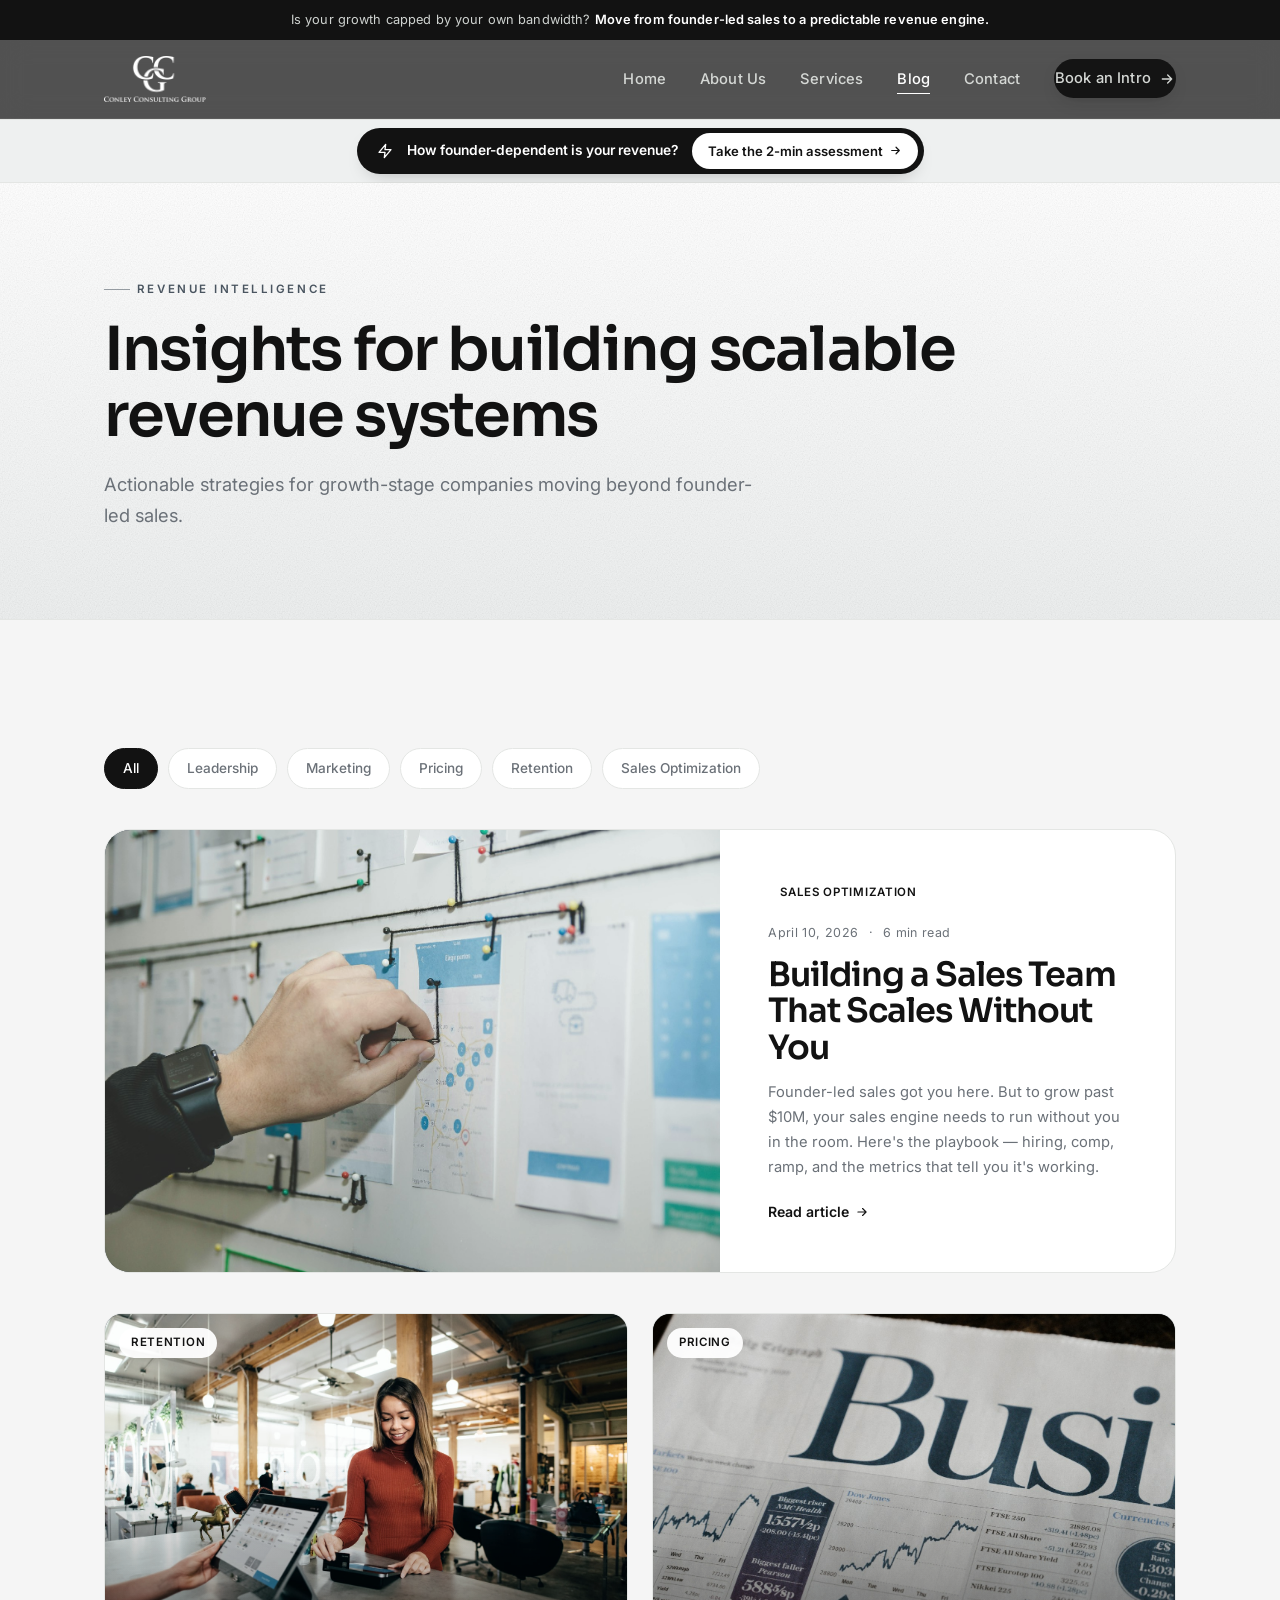
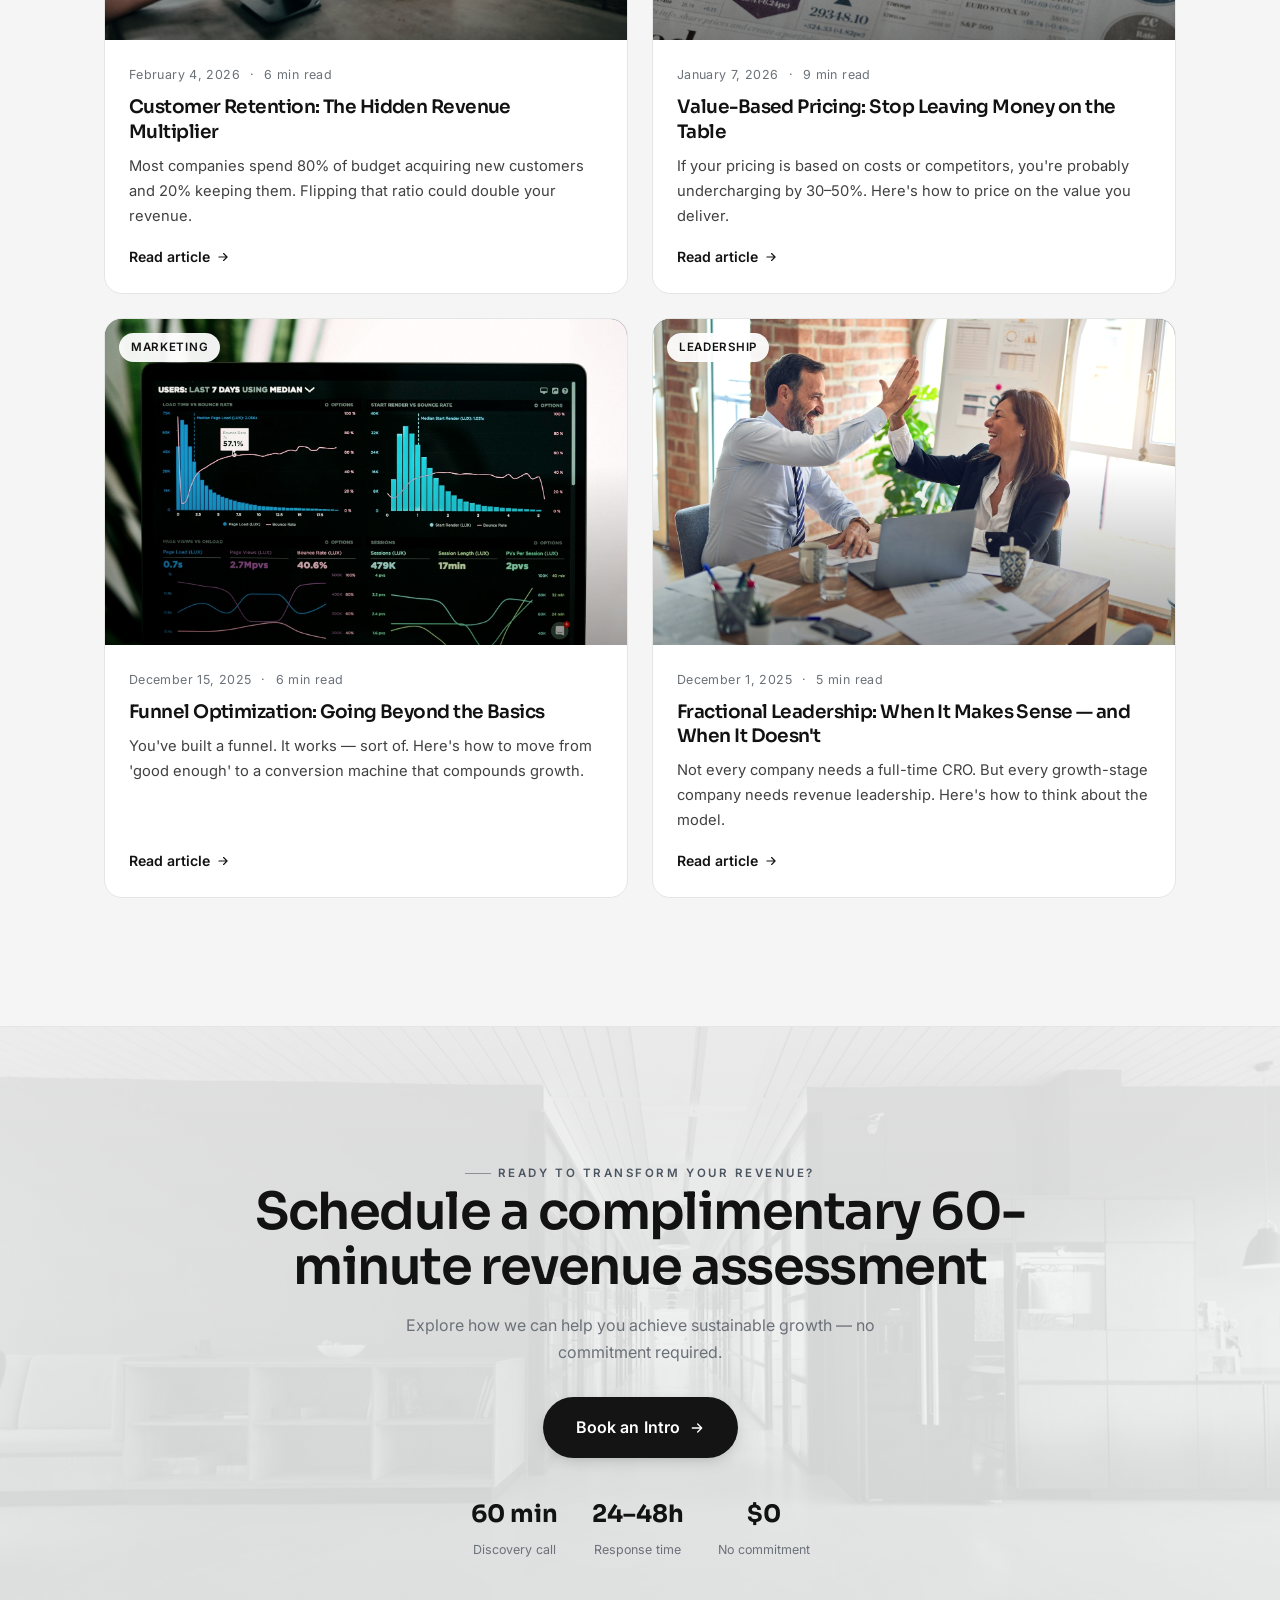
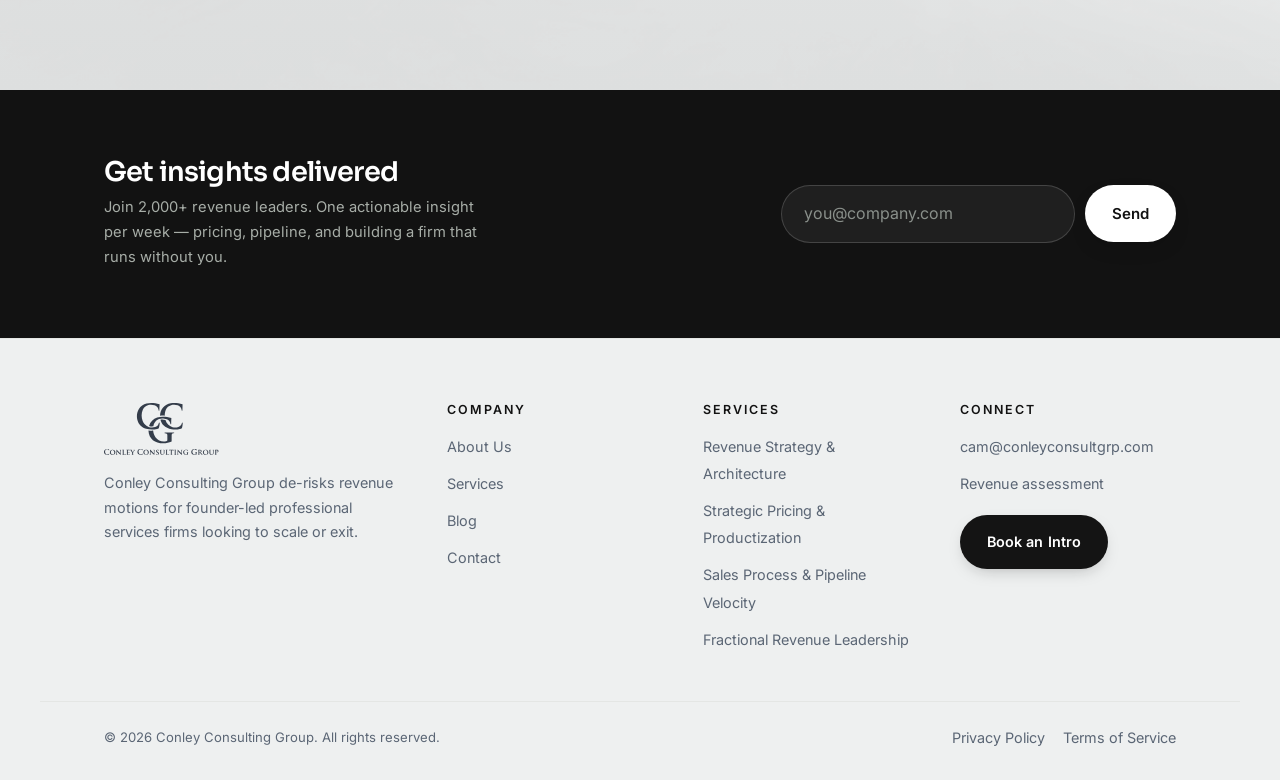
==== blog.html @ 38cdf6e5 "Conley Consulting Group site — full build 8-page monochrome marketing site: home, about, services, b" ====
<!DOCTYPE html>
<html lang="en">
<head>
<meta charset="utf-8">
<meta name="viewport" content="width=device-width,initial-scale=1">
<title>Revenue Intelligence — Conley Consulting Group Blog</title>
<meta name="description" content="Actionable strategies and insights for growth-stage companies building scalable revenue systems.">
<link rel="preconnect" href="https://fonts.googleapis.com">
<link rel="preconnect" href="https://fonts.gstatic.com" crossorigin>
<link href="https://fonts.googleapis.com/css2?family=Sora:wght@400;500;600;700&family=Inter:wght@400;500;600&display=swap" rel="stylesheet">
<link rel="stylesheet" href="assets/style.css">
<link rel="icon" href="data:image/svg+xml,%3Csvg xmlns='http://www.w3.org/2000/svg' viewBox='0 0 32 32'%3E%3Crect width='32' height='32' rx='7' fill='%23121212'/%3E%3Ctext x='16' y='22' font-family='Sora,sans-serif' font-size='14' font-weight='700' fill='%23ffffff' text-anchor='middle'%3EC%3C/text%3E%3C/svg%3E">
</head>
<body>
<div class="scroll-progress"></div>
<div class="topbar">Is your growth capped by your own bandwidth? <b>Move from founder-led sales to a predictable revenue engine.</b></div>

<header class="nav">
  <div class="nav__inner">
    <a class="nav__logo" href="index.html" aria-label="Conley Consulting Group — home">
      <img src="assets/conley-logo.png" alt="Conley Consulting Group">
    </a>
    <nav>
      <ul class="nav__links">
        <li><a href="index.html">Home</a></li>
        <li><a href="about.html">About Us</a></li>
        <li><a href="services.html">Services</a></li>
        <li><a href="blog.html">Blog</a></li>
        <li><a href="contact.html">Contact</a></li>
        <li><a class="btn" data-magnetic href="book.html">Book an Intro
          <svg viewBox="0 0 24 24" fill="none" stroke="currentColor" stroke-width="2" stroke-linecap="round" stroke-linejoin="round"><path d="M5 12h14M13 6l6 6-6 6"/></svg></a></li>
      </ul>
    </nav>
    <button class="nav__toggle" aria-label="Open menu" aria-expanded="false"><span></span></button>
  </div>
</header>

<a class="assessbar" href="quiz.html" aria-label="Take the 2-minute revenue assessment">
  <span class="assessbar__pill">
    <svg class="assessbar__spark" viewBox="0 0 24 24" fill="none" stroke="currentColor" stroke-width="2" stroke-linecap="round" stroke-linejoin="round"><path d="M13 2 3 14h9l-1 8 10-12h-9l1-8z"/></svg>
    <b>How founder-dependent is your revenue?</b>
    <span class="assessbar__cta">Take the 2-min assessment
      <svg viewBox="0 0 24 24" fill="none" stroke="currentColor" stroke-width="2.2" stroke-linecap="round" stroke-linejoin="round"><path d="M5 12h14M13 6l6 6-6 6"/></svg></span>
  </span>
</a>


<section class="phero phero--left phero--slim">
  <div class="hero__grain"></div>
  <div class="wrap">
    <span class="eyebrow">Revenue Intelligence</span>
    <h1>Insights for building scalable revenue systems</h1>
    <p>Actionable strategies for growth-stage companies moving beyond founder-led sales.</p>
  </div>
</section>

<section class="section bg-paper">
  <div class="wrap">
    <div class="filterbar reveal" role="group" aria-label="Filter articles">
      <button data-filter="all" aria-pressed="true">All</button>
      <button data-filter="leadership" aria-pressed="false">Leadership</button>
      <button data-filter="marketing" aria-pressed="false">Marketing</button>
      <button data-filter="pricing" aria-pressed="false">Pricing</button>
      <button data-filter="retention" aria-pressed="false">Retention</button>
      <button data-filter="sales" aria-pressed="false">Sales Optimization</button>
    </div>

    <!-- featured -->
    <a class="feature post reveal" data-cat="sales" href="article.html?p=sales-team">
      <div class="feature__img"><img src="assets/strategy.jpg" alt=""></div>
      <div class="feature__body">
        <span class="post__tag">Sales Optimization</span>
        <div class="post__meta"><span>April 10, 2026</span><span>·</span><span>6 min read</span></div>
        <h2>Building a Sales Team That Scales Without You</h2>
        <p>Founder-led sales got you here. But to grow past $10M, your sales engine needs to run without you in the room. Here's the playbook — hiring, comp, ramp, and the metrics that tell you it's working.</p>
        <span class="card__link">Read article <svg viewBox="0 0 24 24" fill="none" stroke="currentColor" stroke-width="2" stroke-linecap="round" stroke-linejoin="round"><path d="M5 12h14M13 6l6 6-6 6"/></svg></span>
      </div>
    </a>

    <div class="grid-2 reveal-list">
      <a class="post" data-cat="retention" href="article.html?p=retention">
        <div class="post__img"><img src="assets/retention.jpg" alt=""><span class="post__tag">Retention</span></div>
        <div class="post__body">
          <div class="post__meta"><span>February 4, 2026</span><span>·</span><span>6 min read</span></div>
          <h3>Customer Retention: The Hidden Revenue Multiplier</h3>
          <p>Most companies spend 80% of budget acquiring new customers and 20% keeping them. Flipping that ratio could double your revenue.</p>
          <span class="card__link">Read article <svg viewBox="0 0 24 24" fill="none" stroke="currentColor" stroke-width="2" stroke-linecap="round" stroke-linejoin="round"><path d="M5 12h14M13 6l6 6-6 6"/></svg></span>
        </div>
      </a>
      <a class="post" data-cat="pricing" href="article.html?p=value-based-pricing">
        <div class="post__img"><img src="assets/pricing.jpg" alt=""><span class="post__tag">Pricing</span></div>
        <div class="post__body">
          <div class="post__meta"><span>January 7, 2026</span><span>·</span><span>9 min read</span></div>
          <h3>Value-Based Pricing: Stop Leaving Money on the Table</h3>
          <p>If your pricing is based on costs or competitors, you're probably undercharging by 30–50%. Here's how to price on the value you deliver.</p>
          <span class="card__link">Read article <svg viewBox="0 0 24 24" fill="none" stroke="currentColor" stroke-width="2" stroke-linecap="round" stroke-linejoin="round"><path d="M5 12h14M13 6l6 6-6 6"/></svg></span>
        </div>
      </a>
      <a class="post" data-cat="marketing" href="article.html?p=funnel-optimization">
        <div class="post__img"><img src="assets/analytics.jpg" alt=""><span class="post__tag">Marketing</span></div>
        <div class="post__body">
          <div class="post__meta"><span>December 15, 2025</span><span>·</span><span>6 min read</span></div>
          <h3>Funnel Optimization: Going Beyond the Basics</h3>
          <p>You've built a funnel. It works — sort of. Here's how to move from 'good enough' to a conversion machine that compounds growth.</p>
          <span class="card__link">Read article <svg viewBox="0 0 24 24" fill="none" stroke="currentColor" stroke-width="2" stroke-linecap="round" stroke-linejoin="round"><path d="M5 12h14M13 6l6 6-6 6"/></svg></span>
        </div>
      </a>
      <a class="post" data-cat="leadership" href="article.html?p=fractional-leadership">
        <div class="post__img"><img src="assets/meeting.jpg" alt=""><span class="post__tag">Leadership</span></div>
        <div class="post__body">
          <div class="post__meta"><span>December 1, 2025</span><span>·</span><span>5 min read</span></div>
          <h3>Fractional Leadership: When It Makes Sense — and When It Doesn't</h3>
          <p>Not every company needs a full-time CRO. But every growth-stage company needs revenue leadership. Here's how to think about the model.</p>
          <span class="card__link">Read article <svg viewBox="0 0 24 24" fill="none" stroke="currentColor" stroke-width="2" stroke-linecap="round" stroke-linejoin="round"><path d="M5 12h14M13 6l6 6-6 6"/></svg></span>
        </div>
      </a>
    </div>
  </div>
</section>

<section class="section ctaband">
  <img class="ctaband__bg" src="assets/office.jpg" alt="">
  <div class="wrap reveal">
    <span class="eyebrow">Ready to transform your revenue?</span>
    <h2 class="mt-l">Schedule a complimentary 60-minute revenue assessment</h2>
    <p>Explore how we can help you achieve sustainable growth — no commitment required.</p>
    <a class="btn btn--lg" data-magnetic href="book.html">Book an Intro
      <svg viewBox="0 0 24 24" fill="none" stroke="currentColor" stroke-width="2" stroke-linecap="round" stroke-linejoin="round"><path d="M5 12h14M13 6l6 6-6 6"/></svg></a>
    <div class="ctaband__stats">
      <div><b>60 min</b><span>Discovery call</span></div>
      <div><b>24–48h</b><span>Response time</span></div>
      <div><b>$0</b><span>No commitment</span></div>
    </div>
  </div>
</section>

<section class="signup">
  <div class="wrap">
    <div class="signup__inner reveal">
      <div>
        <h3>Get insights delivered</h3>
        <p>Join 2,000+ revenue leaders. One actionable insight per week — pricing, pipeline, and building a firm that runs without you.</p>
      </div>
      <!-- TODO: set form action to your Formspree / GoHighLevel / Mailchimp endpoint -->
      <form data-demo action="#" method="post">
        <label for="su-email" style="position:absolute;left:-9999px">Email address</label>
        <input id="su-email" type="email" name="email" placeholder="you@company.com" required>
        <button class="btn btn--light" type="submit">Send</button>
      </form>
    </div>
  </div>
</section>

<footer class="footer">
  <div class="wrap footer__grid">
    <div class="footer__brand">
      <img src="assets/footer-logo.svg" alt="Conley Consulting Group">
      <p>Conley Consulting Group de-risks revenue motions for founder-led professional services firms looking to scale or exit.</p>
    </div>
    <div><h4>Company</h4><ul><li><a href="about.html">About Us</a></li><li><a href="services.html">Services</a></li><li><a href="blog.html">Blog</a></li><li><a href="contact.html">Contact</a></li></ul></div>
    <div><h4>Services</h4><ul><li><a href="services.html">Revenue Strategy &amp; Architecture</a></li><li><a href="services.html">Strategic Pricing &amp; Productization</a></li><li><a href="services.html">Sales Process &amp; Pipeline Velocity</a></li><li><a href="services.html">Fractional Revenue Leadership</a></li></ul></div>
    <div><h4>Connect</h4><ul><li><a href="mailto:cam@conleyconsultgrp.com">cam@conleyconsultgrp.com</a></li><li><a href="quiz.html">Revenue assessment</a></li><li><a class="btn" data-magnetic href="book.html" style="margin-top:8px">Book an Intro</a></li></ul></div>
  </div>
  <div class="wrap footer__bottom">
    <span>© <span data-year>2026</span> Conley Consulting Group. All rights reserved.</span>
    <span><a href="#">Privacy Policy</a><a href="#">Terms of Service</a></span>
  </div>
</footer>

<script src="assets/app.js"></script>
</body>
</html>
---- assets/style.css ----
/* ===================================================================
   Conley Consulting Group — interactive rebuild
   Palette matched to live site: white + grey + near-black (monochrome).
   Photography carries the visual weight. Fonts: Sora + Inter.
   =================================================================== */

:root{
  --ink:#121212;
  --ink-2:#1c1e20;
  --slate:#343D4A;
  --slate-soft:#5b6675;
  --graphite:#141414;     /* primary button / solid dark */
  --graphite-2:#4a5560;   /* links, eyebrow, small accents */
  --steel:#8a9099;        /* faint accent: dots, glows */
  --hair:#e2e5e3;         /* pale fill / hover border */
  --hair-soft:#f2f3f2;    /* very light fill */
  --paper:#F5F5F5;
  --mist:#EEF0F0;
  --line:#e4e6e4;
  --card:#ffffff;
  --text:#414141;
  --text-dim:#6b7178;

  --font-display:'Sora',system-ui,-apple-system,'Segoe UI',sans-serif;
  --font-body:'Inter',system-ui,-apple-system,'Segoe UI',sans-serif;

  --wrap:1200px;
  --gutter:clamp(20px,5vw,64px);
  --radius:18px;
  --radius-lg:26px;

  --shadow-sm:0 1px 2px rgba(18,18,18,.04),0 4px 12px rgba(18,18,18,.05);
  --shadow-md:0 2px 6px rgba(18,18,18,.05),0 18px 40px -12px rgba(52,61,74,.20);
  --shadow-lg:0 4px 10px rgba(18,18,18,.06),0 40px 80px -20px rgba(18,18,18,.24);

  --ease:cubic-bezier(.22,1,.36,1);
  --ease-spring:cubic-bezier(.34,1.56,.64,1);
}

*,*::before,*::after{box-sizing:border-box}
html{scroll-behavior:smooth;-webkit-text-size-adjust:100%;overflow-x:clip}
body{
  margin:0;
  font-family:var(--font-body);
  color:var(--text);
  background:var(--paper);
  line-height:1.7;
  font-size:16px;
  overflow-x:clip;
  -webkit-font-smoothing:antialiased;
}
img{max-width:100%;display:block}
a{color:inherit;text-decoration:none}
button{font:inherit;cursor:pointer}
h1,h2,h3,h4{
  font-family:var(--font-display);
  color:var(--ink);
  line-height:1.08;
  letter-spacing:-.03em;
  font-weight:600;
  margin:0;
}
p{margin:0}
::selection{background:var(--ink);color:#fff}

/* ---------- layout helpers ---------- */
.wrap{max-width:var(--wrap);margin-inline:auto;padding-inline:var(--gutter)}
.section{padding-block:clamp(72px,10vw,140px);position:relative}
.section--tight{padding-block:clamp(48px,7vw,90px)}
.eyebrow{
  font-family:var(--font-body);
  font-size:.72rem;
  font-weight:600;
  letter-spacing:.22em;
  text-transform:uppercase;
  color:var(--graphite-2);
  display:inline-flex;
  align-items:center;
  gap:.6em;
}
.eyebrow::before{
  content:"";width:26px;height:1px;background:currentColor;opacity:.55;
}
.h-xl{font-size:clamp(2.4rem,6vw,4.4rem)}
.h-lg{font-size:clamp(1.9rem,4.4vw,3.1rem)}
.h-md{font-size:clamp(1.4rem,2.6vw,1.9rem)}
.lede{font-size:clamp(1.05rem,1.5vw,1.22rem);color:var(--text-dim);max-width:60ch}

/* ---------- scroll progress ---------- */
.scroll-progress{
  position:fixed;top:0;left:0;height:2px;width:0;z-index:120;
  background:linear-gradient(90deg,var(--ink),var(--slate),var(--steel));
  transition:width .1s linear;
}

/* ---------- cursor glow ---------- */
.cursor-glow{
  position:fixed;top:0;left:0;width:520px;height:520px;border-radius:50%;
  pointer-events:none;z-index:1;transform:translate(-50%,-50%);
  background:radial-gradient(circle,rgba(52,61,74,.10),rgba(52,61,74,0) 62%);
  opacity:0;transition:opacity .5s var(--ease);mix-blend-mode:multiply;
}
body.cursor-ready .cursor-glow{opacity:1}
@media (hover:none){.cursor-glow{display:none}}

/* ---------- announcement bar ---------- */
.topbar{
  background:var(--ink);color:#cfd3d0;font-size:.8rem;text-align:center;
  padding:9px var(--gutter);letter-spacing:.01em;position:relative;z-index:60;
}
.topbar b{color:#fff;font-weight:600}

/* ---------- nav (dark — matches live site) ---------- */
.nav{
  position:sticky;top:0;z-index:100;
  background:rgba(18,18,18,.72);
  backdrop-filter:blur(14px) saturate(140%);
  -webkit-backdrop-filter:blur(14px) saturate(140%);
  border-bottom:1px solid rgba(255,255,255,.06);
  transition:padding .35s var(--ease),background .35s var(--ease);
}
.nav.shrink{background:rgba(18,18,18,.94)}
.nav__inner{
  max-width:var(--wrap);margin-inline:auto;padding:16px var(--gutter);
  display:flex;align-items:center;justify-content:space-between;gap:24px;
  transition:padding .35s var(--ease);
}
.nav.shrink .nav__inner{padding-block:10px}
.nav__logo img{height:46px;width:auto;transition:height .35s var(--ease)}
.nav.shrink .nav__logo img{height:38px}
@media (max-width:520px){.nav__logo img{height:38px}}
.nav__links{display:flex;align-items:center;gap:34px;list-style:none;margin:0;padding:0}
.nav__links a{
  color:#d5d8d5;font-size:.92rem;font-weight:500;letter-spacing:.01em;
  position:relative;padding:6px 0;transition:color .25s var(--ease);
}
.nav__links a::after{
  content:"";position:absolute;left:0;bottom:0;height:1.5px;width:0;
  background:#fff;transition:width .3s var(--ease);
}
.nav__links a:hover{color:#fff}
.nav__links a:hover::after,.nav__links a[aria-current="page"]::after{width:100%}
.nav__links a[aria-current="page"]{color:#fff}

.btn{
  --btn-bg:#141414;--btn-fg:#fff;
  display:inline-flex;align-items:center;justify-content:center;gap:.55em;
  background:var(--btn-bg);color:var(--btn-fg);
  padding:14px 26px;border-radius:100px;border:1px solid transparent;
  font-weight:600;font-size:.94rem;letter-spacing:.005em;
  transition:transform .3s var(--ease-spring),box-shadow .3s var(--ease),background .3s var(--ease);
  box-shadow:0 6px 18px -8px rgba(18,18,18,.35);
  will-change:transform;
}
.btn:hover{transform:translateY(-2px);box-shadow:0 12px 26px -10px rgba(18,18,18,.42);background:#000}
.btn:active{transform:translateY(0) scale(.98)}
.btn:focus-visible{outline:2px solid var(--slate);outline-offset:3px}
.btn svg{width:16px;height:16px;transition:transform .3s var(--ease)}
.btn:hover svg{transform:translateX(3px)}
.btn--ghost{
  --btn-bg:transparent;--btn-fg:var(--ink);
  border-color:var(--line);box-shadow:none;
}
.btn--ghost:hover{background:var(--ink);--btn-fg:#fff;border-color:var(--ink)}
.btn--light{--btn-bg:#fff;--btn-fg:var(--ink);box-shadow:0 8px 24px -12px rgba(0,0,0,.4)}
.btn--light:hover{background:#fff;color:#000}
.btn--lg{padding:16px 32px;font-size:1rem}
/* frosted "liquid glass" — highlighted secondary action on the photo hero */
.btn--glass{
  --btn-fg:#fff;position:relative;background:rgba(255,255,255,.17);
  border:1.5px solid rgba(255,255,255,.7);font-weight:600;
  backdrop-filter:blur(14px) saturate(150%);-webkit-backdrop-filter:blur(14px) saturate(150%);
  box-shadow:0 10px 34px -12px rgba(0,0,0,.55),inset 0 1px 0 rgba(255,255,255,.4);
}
.btn--glass::before{
  content:"";position:absolute;inset:-4px;border-radius:inherit;
  border:1.5px solid rgba(255,255,255,.55);opacity:.9;
  animation:glassPulse 2.8s var(--ease) infinite;
}
@keyframes glassPulse{
  0%{transform:scale(1);opacity:.55}
  70%{transform:scale(1.12);opacity:0}
  100%{transform:scale(1.12);opacity:0}
}
.btn--glass:hover{background:rgba(255,255,255,.28);border-color:#fff}
@media (prefers-reduced-motion:reduce){.btn--glass::before{animation:none;opacity:0}}

.nav__toggle{
  display:none;width:44px;height:44px;border:1px solid rgba(255,255,255,.16);
  border-radius:12px;background:transparent;position:relative;
}
.nav__toggle span,.nav__toggle span::before,.nav__toggle span::after{
  content:"";position:absolute;left:50%;top:50%;width:18px;height:1.6px;
  background:#fff;transition:transform .3s var(--ease),opacity .2s;
}
.nav__toggle span{transform:translate(-50%,-50%)}
.nav__toggle span::before{transform:translate(-50%,-6px)}
.nav__toggle span::after{transform:translate(-50%,6px)}
body.menu-open .nav__toggle span{background:transparent}
body.menu-open .nav__toggle span::before{transform:translate(-50%,0) rotate(45deg)}
body.menu-open .nav__toggle span::after{transform:translate(-50%,0) rotate(-45deg)}

@media (max-width:860px){
  .nav__toggle{display:block}
  .nav__links{
    position:fixed;inset:0 0 0 auto;width:min(320px,82vw);
    flex-direction:column;align-items:flex-start;gap:8px;
    background:var(--ink-2);padding:110px 34px 40px;
    transform:translateX(100%);transition:transform .45s var(--ease);
    border-left:1px solid rgba(255,255,255,.08);
  }
  body.menu-open .nav__links{transform:translateX(0)}
  .nav__links a{font-size:1.15rem;width:100%;padding:12px 0}
  .nav__links .btn{margin-top:14px}
}

/* ---------- hero (photo + dark scrim) ---------- */
.hero{
  position:relative;overflow:hidden;color:#eef0ee;
  background:#101113 url("hero.jpg") center 35%/cover no-repeat;
  min-height:calc(100svh - 126px);   /* fill one screen minus topbar + nav (assessbar moved into page on home) */
  max-height:880px;
  display:flex;align-items:center;
  padding-block:clamp(32px,4.5vh,60px);
  isolation:isolate;
}
.hero > .wrap{width:100%}
@media (max-width:900px){
  .hero{min-height:auto;max-height:none;padding-block:clamp(48px,9vw,72px)}
}
.hero__mesh{
  position:absolute;inset:0;z-index:-2;
  background:linear-gradient(112deg,rgba(14,14,16,.94) 0%,rgba(14,14,16,.78) 42%,rgba(14,14,16,.45) 78%,rgba(14,14,16,.32) 100%);
}
.hero__grain{
  position:absolute;inset:0;z-index:-1;opacity:.35;pointer-events:none;
  background-image:url("data:image/svg+xml,%3Csvg xmlns='http://www.w3.org/2000/svg' width='140' height='140'%3E%3Cfilter id='n'%3E%3CfeTurbulence type='fractalNoise' baseFrequency='.85' numOctaves='2' stitchTiles='stitch'/%3E%3CfeColorMatrix type='saturate' values='0'/%3E%3C/filter%3E%3Crect width='100%25' height='100%25' filter='url(%23n)' opacity='.4'/%3E%3C/svg%3E");
  mix-blend-mode:overlay;
}
.hero__grid{
  display:grid;grid-template-columns:1.05fr .95fr;gap:clamp(32px,5vw,72px);
  align-items:center;
}
.hero h1{
  color:#fff;font-size:clamp(2.3rem,5.4vw,4rem);font-weight:600;
  margin:18px 0 20px;
}
.hero h1 .word{
  display:inline-block;opacity:0;transform:translateY(28px) rotate(2deg);
  animation:wordUp .8s var(--ease) forwards;
}
@keyframes wordUp{to{opacity:1;transform:none}}
.hero h1 .accent{
  position:relative;color:#fff;
}
.hero h1 .accent::after{
  content:"";position:absolute;left:0;right:0;bottom:.06em;height:3px;
  background:rgba(255,255,255,.55);border-radius:2px;
}
.hero__sub{color:#c3c7c3;font-size:clamp(1rem,1.4vw,1.14rem);max-width:46ch}
.hero__cta{display:flex;gap:14px;flex-wrap:wrap;margin-top:28px}
.hero__stats{
  display:flex;gap:30px;margin-top:32px;flex-wrap:wrap;
  border-top:1px solid rgba(255,255,255,.14);padding-top:20px;
}
.hero__stats div{display:flex;flex-direction:column}
.hero__stats b{font-family:var(--font-display);font-size:1.6rem;color:#fff;font-weight:600}
.hero__stats span{font-size:.82rem;color:#a7ada7;letter-spacing:.02em}

/* short laptop screens: keep the hero within one screen (placed AFTER the
   base .hero__* rules so these win by source order) */
@media (min-width:901px) and (max-height:900px){
  .hero{min-height:calc(100svh - 128px);padding-block:clamp(20px,3vh,40px)}
  .hero .eyebrow{font-size:.68rem}
  .hero h1{font-size:clamp(1.7rem,3vw,2.4rem);line-height:1.14;margin:10px 0 12px}
  .hero__sub{font-size:.92rem;max-width:46ch}
  .hero__cta{margin-top:16px;gap:12px}
  .hero__cta .btn--lg{padding:12px 20px;font-size:.9rem}
  .hero__stats{margin-top:14px;padding-top:12px;gap:20px}
  .hero__stats b{font-size:1.15rem}
  .hero__stats span{font-size:.74rem}
  .enginecard{padding:18px}
  .enginecard__chips{margin-top:10px}
  .enginecard__float{display:none}
}
@media (min-width:901px) and (max-height:800px){
  .hero h1{font-size:1.55rem}
  .hero__sub{font-size:.86rem}
  .hero__stats{display:none}
}

/* hero visual — self-drawing revenue engine */
.enginecard{
  position:relative;background:linear-gradient(180deg,rgba(19,21,24,.86),rgba(19,21,24,.74));
  border:1px solid rgba(255,255,255,.18);border-radius:var(--radius-lg);
  padding:26px;backdrop-filter:blur(14px) saturate(120%);-webkit-backdrop-filter:blur(14px) saturate(120%);
  box-shadow:var(--shadow-lg);
}
.enginecard__head{display:flex;justify-content:space-between;align-items:center;margin-bottom:8px}
.enginecard__head span{font-size:.74rem;letter-spacing:.18em;text-transform:uppercase;color:#a7ada7}
.enginecard__pill{
  font-size:.72rem;color:#fff;border:1px solid rgba(255,255,255,.35);
  padding:3px 10px;border-radius:100px;
}
.enginecard svg{width:100%;height:auto;display:block;overflow:visible}
.spark-line{
  fill:none;stroke:url(#sg);stroke-width:2.5;stroke-linecap:round;stroke-linejoin:round;
  stroke-dasharray:1200;stroke-dashoffset:1200;
}
.enginecard.in .spark-line{animation:draw 2.2s var(--ease) .3s forwards}
@keyframes draw{to{stroke-dashoffset:0}}
.spark-dot{opacity:0;transform-box:fill-box;transform-origin:center}
.enginecard.in .spark-dot{animation:pop .5s var(--ease-spring) forwards}
.enginecard.in .spark-dot:nth-of-type(1){animation-delay:1.4s}
.enginecard.in .spark-dot:nth-of-type(2){animation-delay:1.8s}
.enginecard.in .spark-dot:nth-of-type(3){animation-delay:2.2s}
@keyframes pop{from{opacity:0;transform:scale(0)}to{opacity:1;transform:scale(1)}}
.enginecard__chips{display:flex;gap:10px;margin-top:16px;flex-wrap:wrap}
.chip{
  display:flex;flex-direction:column;flex:1;min-width:90px;
  background:rgba(255,255,255,.06);border:1px solid rgba(255,255,255,.10);
  border-radius:14px;padding:12px 14px;
}
.chip b{color:#fff;font-family:var(--font-display);font-size:1.15rem}
.chip span{font-size:.72rem;color:#a7ada7}
.enginecard__float{
  position:absolute;background:#fff;color:var(--ink);border-radius:14px;
  padding:12px 16px;box-shadow:var(--shadow-md);font-size:.8rem;font-weight:600;
  display:flex;align-items:center;gap:8px;
}
.enginecard__float.one{top:-22px;right:26px;animation:bob 4s ease-in-out infinite}
.enginecard__float.two{bottom:-20px;left:18px;animation:bob 4.6s ease-in-out infinite .6s}
.enginecard__float i{width:8px;height:8px;border-radius:50%;background:var(--slate);display:block}
@keyframes bob{50%{transform:translateY(-9px)}}

@media (max-width:900px){
  .hero{padding-block:clamp(64px,10vw,90px)}
  .hero__grid{grid-template-columns:1fr;gap:38px}
  .enginecard{order:-1}
  .enginecard__float.one{top:-16px;right:14px}
  .enginecard__float.two{bottom:-14px;left:10px;font-size:.74rem;padding:9px 12px}
  .hero__stats{gap:22px;margin-top:32px}
}

/* ---------- marquee (light) ---------- */
.marquee{
  background:var(--mist);color:var(--slate-soft);padding:16px 0;overflow:hidden;
  border-block:1px solid var(--line);
}
.marquee__track{display:flex;gap:56px;width:max-content;animation:scrollx 32s linear infinite}
.marquee:hover .marquee__track{animation-play-state:paused}
.marquee span{display:flex;align-items:center;gap:56px;font-family:var(--font-display);font-size:1rem;letter-spacing:.02em;white-space:nowrap}
.marquee span::after{content:"";width:6px;height:6px;border-radius:50%;background:var(--steel)}
@keyframes scrollx{to{transform:translateX(-50%)}}

/* ---------- generic reveal ---------- */
.reveal{opacity:0;transform:translateY(30px);transition:opacity .8s var(--ease),transform .8s var(--ease)}
.reveal.in{opacity:1;transform:none}
.reveal[data-d="1"]{transition-delay:.08s}
.reveal[data-d="2"]{transition-delay:.16s}
.reveal[data-d="3"]{transition-delay:.24s}
.reveal[data-d="4"]{transition-delay:.32s}
@media (prefers-reduced-motion:reduce){
  *,*::before,*::after{animation-duration:.001s!important;transition-duration:.001s!important}
  .reveal{opacity:1;transform:none}
  .hero h1 .word{opacity:1;transform:none}
}

/* ---------- section head ---------- */
.section-head{max-width:70ch;margin-bottom:clamp(40px,6vw,72px)}
.section-head h2{margin:16px 0 18px}
.section-head--center{margin-inline:auto;text-align:center}
.section-head--center .eyebrow::before{display:none}

/* ---------- framed image ---------- */
.frame{
  position:relative;border-radius:var(--radius-lg);overflow:hidden;
  box-shadow:var(--shadow-lg);background:var(--slate);
}
.frame img{width:100%;height:100%;object-fit:cover;filter:grayscale(.18) contrast(1.03)}
.frame--tall img{aspect-ratio:4/5}
.frame--wide img{aspect-ratio:16/10}
.frame--sq img{aspect-ratio:1/1}
.frame::after{
  content:"";position:absolute;inset:0;
  background:linear-gradient(180deg,transparent 55%,rgba(18,18,18,.30));
  mix-blend-mode:multiply;
}
.frame__tag{
  position:absolute;left:16px;bottom:16px;z-index:2;background:rgba(18,18,18,.72);
  backdrop-filter:blur(8px);color:#fff;border-radius:12px;padding:10px 14px;
  font-size:.78rem;font-weight:600;letter-spacing:.03em;
}

/* ---------- alignment / value block ---------- */
.align{background:var(--card)}
.align__statement{
  font-family:var(--font-display);font-weight:500;letter-spacing:-.02em;
  font-size:clamp(1.5rem,3.4vw,2.5rem);line-height:1.25;color:var(--ink);
  max-width:24ch;
}
.align__grid{display:grid;grid-template-columns:1fr 1fr;gap:clamp(30px,5vw,64px);align-items:center}
.align__body p+p{margin-top:16px}
@media (max-width:820px){.align__grid{grid-template-columns:1fr}}

/* split: text + image */
.split{display:grid;grid-template-columns:1fr 1fr;gap:clamp(30px,5vw,68px);align-items:center}
.split--rev .split__media{order:-1}
.split__body p+p{margin-top:16px}
.split__body .btn,.split__body .card__link{margin-top:26px}
@media (max-width:820px){
  .split{grid-template-columns:1fr;gap:32px}
  .split--rev .split__media{order:0}
  .split__media{max-width:520px}
}

/* ---------- engine pillars (interactive tabs) ---------- */
.engine{background:var(--mist)}
.engine__layout{display:grid;grid-template-columns:.9fr 1.1fr;gap:clamp(28px,5vw,60px)}
.engine__tabs{display:flex;flex-direction:column;gap:6px}
.engine__tab{
  display:grid;grid-template-columns:auto 1fr auto;gap:16px;align-items:center;
  text-align:left;background:transparent;border:0;border-radius:14px;
  padding:18px 18px;color:var(--slate-soft);transition:background .3s var(--ease),color .3s var(--ease);
  position:relative;
}
.engine__tab .num{font-family:var(--font-display);font-size:.85rem;color:var(--graphite-2);font-weight:600}
.engine__tab .t{font-family:var(--font-display);font-weight:600;font-size:1.02rem;color:var(--ink);letter-spacing:-.02em}
.engine__tab .arrow{width:16px;height:16px;opacity:0;transform:translateX(-6px);transition:.3s var(--ease)}
.engine__tab:hover{background:rgba(255,255,255,.6)}
.engine__tab[aria-selected="true"]{background:#fff;box-shadow:var(--shadow-sm)}
.engine__tab[aria-selected="true"] .arrow{opacity:1;transform:none}
.engine__tab::before{
  content:"";position:absolute;left:0;top:14px;bottom:14px;width:3px;border-radius:3px;
  background:var(--ink);transform:scaleY(0);transition:transform .35s var(--ease);
}
.engine__tab[aria-selected="true"]::before{transform:scaleY(1)}
.engine__panel{
  background:#fff;border-radius:var(--radius-lg);padding:clamp(28px,4vw,44px);
  box-shadow:var(--shadow-md);position:relative;overflow:hidden;min-height:320px;
}
.engine__panel > *{position:relative;z-index:1}
.engine__pane .pnum{
  display:block;font-family:var(--font-display);font-weight:700;
  font-size:clamp(3.6rem,9vw,6.2rem);line-height:.9;letter-spacing:-.06em;
  color:transparent;-webkit-text-stroke:2px #c7cccc;text-stroke:2px #c7cccc;
  margin-bottom:18px;
}
.pane__grid{display:grid;grid-template-columns:1.05fr .95fr;gap:clamp(22px,4vw,44px);align-items:start}
.engine__panel h3{font-size:clamp(1.3rem,2.4vw,1.7rem);margin-bottom:14px}
.engine__panel .pane__lead p{margin:0}
.engine__panel .pane__list{list-style:none;padding:22px 0 0;margin:0;display:grid;gap:14px;border-top:1px solid var(--line)}
.engine__panel .pane__list li{display:flex;gap:12px;align-items:flex-start;font-size:.95rem;color:var(--text)}
.engine__panel .pane__list li svg{flex:none;width:18px;height:18px;margin-top:3px;color:var(--ink)}
@media (max-width:620px){
  .pane__grid{grid-template-columns:1fr;gap:22px}
  .engine__panel .pane__list{border-top:none;padding-top:0}
}
.engine__pane[hidden]{display:none}
.engine__pane{animation:fadeSlide .5s var(--ease)}
@keyframes fadeSlide{from{opacity:0;transform:translateY(14px)}to{opacity:1;transform:none}}
@media (max-width:820px){.engine__layout{grid-template-columns:1fr}}

/* ---------- founder ---------- */
.founder{background:var(--card)}
.founder__grid{display:grid;grid-template-columns:1fr 1fr;gap:clamp(32px,6vw,80px);align-items:center}
.founder__photo{
  position:relative;border-radius:var(--radius-lg);overflow:hidden;
  box-shadow:var(--shadow-lg);
}
.founder__photo img{
  width:100%;aspect-ratio:3/4;object-fit:cover;
  filter:grayscale(.12) contrast(1.03);
}
.founder__photo::after{
  content:"";position:absolute;inset:0;
  background:linear-gradient(180deg,transparent 58%,rgba(18,18,18,.34));
  mix-blend-mode:multiply;
}
.founder__badge{
  position:absolute;left:18px;bottom:18px;z-index:2;background:rgba(18,18,18,.74);
  backdrop-filter:blur(8px);color:#fff;border-radius:14px;padding:12px 16px;
}
.founder__badge b{font-family:var(--font-display);display:block;font-size:.95rem}
.founder__badge span{font-size:.76rem;color:#c3c7c3}
.founder__body p+p{margin-top:16px}
.founder__body .btn{margin-top:28px}
@media (max-width:820px){
  .founder__grid{grid-template-columns:1fr}
  .founder__photo{max-width:420px}
}

/* ---------- stats band (light) ---------- */
.stats{background:var(--paper)}
.stats__grid{display:grid;grid-template-columns:repeat(4,1fr);gap:24px;text-align:center}
.stats__grid > div{padding:24px 12px;border-radius:16px;background:#fff;border:1px solid var(--line);transition:transform .3s var(--ease),box-shadow .3s var(--ease)}
.stats__grid > div:hover{transform:translateY(-4px);box-shadow:var(--shadow-md)}
.stats__grid b{
  font-family:var(--font-display);font-size:clamp(2rem,4vw,3rem);color:var(--ink);
  font-weight:700;display:block;letter-spacing:-.03em;
}
.stats__grid span{font-size:.86rem;color:var(--text-dim)}
@media (max-width:720px){.stats__grid{grid-template-columns:1fr 1fr}}

/* ---------- testimonial ---------- */
.quote{background:var(--mist)}
.quote__card{max-width:860px;margin-inline:auto;text-align:center;position:relative}
.quote__mark{font-family:var(--font-display);font-size:6rem;color:var(--hair);line-height:.6;display:block;margin-bottom:10px}
.quote__text{
  font-family:var(--font-display);font-weight:500;letter-spacing:-.02em;
  font-size:clamp(1.25rem,2.6vw,1.9rem);line-height:1.4;color:var(--ink);
}
.quote__by{margin-top:24px;font-size:.9rem;color:var(--text-dim);letter-spacing:.02em}
.quote__by b{color:var(--ink);font-weight:600}

/* ---------- cards grid ---------- */
.grid-3{display:grid;grid-template-columns:repeat(3,1fr);gap:24px}
.grid-2{display:grid;grid-template-columns:repeat(2,1fr);gap:24px}
@media (max-width:900px){.grid-3{grid-template-columns:1fr 1fr}}
@media (max-width:640px){.grid-3,.grid-2{grid-template-columns:1fr}}

.card{
  background:var(--card);border:1px solid var(--line);border-radius:var(--radius);
  padding:30px;transition:transform .4s var(--ease),box-shadow .4s var(--ease),border-color .3s var(--ease);
  will-change:transform;position:relative;overflow:hidden;
}
.card::before{
  content:"";position:absolute;inset:0;opacity:0;transition:opacity .4s var(--ease);
  background:radial-gradient(420px circle at var(--mx,50%) var(--my,0%),rgba(52,61,74,.07),transparent 60%);
}
.card:hover{transform:translateY(-6px);box-shadow:var(--shadow-md);border-color:var(--hair)}
.card:hover::before{opacity:1}
.card__num{font-family:var(--font-display);font-size:.82rem;color:var(--graphite-2);font-weight:600;letter-spacing:.05em}
.card h3{font-size:1.15rem;margin:12px 0 10px}
.card p{font-size:.94rem}
.card__icon{
  width:46px;height:46px;border-radius:12px;display:grid;place-items:center;
  background:var(--hair-soft);color:var(--ink);margin-bottom:16px;border:1px solid var(--line);
}
.card__icon svg{width:22px;height:22px}
.card__link{
  margin-top:18px;display:inline-flex;align-items:center;gap:6px;
  font-weight:600;font-size:.88rem;color:var(--ink);
}
.card__link svg{width:14px;height:14px;transition:transform .3s var(--ease)}
.card:hover .card__link svg{transform:translateX(4px)}

/* ---------- page hero (inner pages — light) ---------- */
.phero{
  background:linear-gradient(180deg,#ffffff,#eef0f0);
  color:var(--text);position:relative;overflow:hidden;
  padding-block:clamp(90px,12vw,150px);text-align:center;isolation:isolate;
  border-bottom:1px solid var(--line);
}
.phero .hero__mesh{display:none}
.phero .hero__grain{opacity:.5;mix-blend-mode:multiply}
.phero h1{color:var(--ink);font-size:clamp(2.2rem,5.4vw,3.8rem);margin:18px auto 20px;max-width:18ch}
.phero p{color:var(--text-dim);max-width:56ch;margin-inline:auto;font-size:clamp(1rem,1.5vw,1.15rem)}
.phero .eyebrow{color:var(--graphite-2)}

/* ---------- process steps ---------- */
.steps{counter-reset:step;display:grid;gap:2px;border-radius:var(--radius);overflow:hidden;border:1px solid var(--line)}
.step{
  background:var(--card);padding:28px clamp(20px,4vw,40px);display:grid;
  grid-template-columns:auto 1fr;gap:24px;align-items:start;
  transition:background .3s var(--ease);
}
.step:hover{background:var(--hair-soft)}
.step::before{
  counter-increment:step;content:counter(step,decimal-leading-zero);
  font-family:var(--font-display);font-weight:700;color:var(--graphite-2);font-size:1.1rem;
}
.step h3{font-size:1.1rem;margin-bottom:8px}
.step p{font-size:.94rem}

/* ---------- includes list ---------- */
.includes{display:grid;grid-template-columns:repeat(3,1fr);gap:24px}
@media (max-width:900px){.includes{grid-template-columns:1fr}}
.includes .card ul{list-style:none;padding:0;margin:16px 0 0;display:grid;gap:10px}
.includes .card li{display:flex;gap:10px;font-size:.9rem;align-items:flex-start}
.includes .card li::before{
  content:"";flex:none;width:16px;height:16px;margin-top:3px;border-radius:5px;
  background:var(--hair);
}

/* ---------- blog ---------- */
.filterbar{display:flex;gap:10px;flex-wrap:wrap;margin-bottom:40px}
.filterbar button{
  border:1px solid var(--line);background:#fff;border-radius:100px;
  padding:8px 18px;font-size:.85rem;font-weight:500;color:var(--text-dim);
  transition:.25s var(--ease);
}
.filterbar button:hover{border-color:var(--slate);color:var(--ink)}
.filterbar button[aria-pressed="true"]{background:var(--ink);color:#fff;border-color:var(--ink)}
.post{
  display:flex;flex-direction:column;background:#fff;border:1px solid var(--line);
  border-radius:var(--radius);overflow:hidden;transition:transform .4s var(--ease),box-shadow .4s var(--ease);
}
.post:hover{transform:translateY(-6px);box-shadow:var(--shadow-md)}
.post__img{aspect-ratio:16/10;position:relative;overflow:hidden;background:var(--slate)}
.post__img img{width:100%;height:100%;object-fit:cover;filter:grayscale(.18) contrast(1.03);transition:transform .6s var(--ease)}
.post:hover .post__img img{transform:scale(1.06)}
.post__img::after{content:"";position:absolute;inset:0;background:linear-gradient(180deg,transparent 45%,rgba(18,18,18,.4));mix-blend-mode:multiply}
.post__tag{
  position:absolute;top:14px;left:14px;z-index:2;background:rgba(255,255,255,.94);
  color:var(--ink);font-size:.72rem;font-weight:600;letter-spacing:.06em;
  text-transform:uppercase;padding:5px 12px;border-radius:100px;
}
.post__body{padding:24px;display:flex;flex-direction:column;gap:10px;flex:1}
.post__meta{font-size:.78rem;color:var(--text-dim);letter-spacing:.03em;display:flex;gap:10px}
.post h3{font-size:1.16rem;line-height:1.3}
.post p{font-size:.92rem;flex:1}
.post .card__link{margin-top:6px}
.post.hide{display:none}

.newsletter{
  grid-column:1/-1;background:var(--ink);color:#eef0ee;border-radius:var(--radius);
  padding:clamp(28px,4vw,44px);display:grid;grid-template-columns:1fr auto;gap:24px;align-items:center;
}
.newsletter h3{color:#fff;font-size:1.3rem}
.newsletter p{color:#a7ada7;font-size:.9rem;margin-top:6px}
.newsletter form{display:flex;gap:10px;flex-wrap:wrap}
.newsletter input{
  background:rgba(255,255,255,.06);border:1px solid rgba(255,255,255,.14);
  border-radius:100px;padding:13px 20px;color:#fff;font:inherit;min-width:240px;
}
.newsletter input::placeholder{color:#8a908b}
.newsletter input:focus-visible{outline:2px solid #fff;outline-offset:2px}
@media (max-width:760px){.newsletter{grid-template-columns:1fr}}

/* ---------- contact ---------- */
.contact__grid{display:grid;grid-template-columns:1.1fr .9fr;gap:clamp(30px,5vw,60px);align-items:start}
@media (max-width:900px){.contact__grid{grid-template-columns:1fr}}
.form{background:#fff;border:1px solid var(--line);border-radius:var(--radius-lg);padding:clamp(26px,4vw,42px);box-shadow:var(--shadow-sm)}
.field{margin-bottom:20px}
.field label{display:block;font-size:.82rem;font-weight:600;color:var(--ink);margin-bottom:8px;letter-spacing:.02em}
.field input,.field textarea{
  width:100%;border:1px solid var(--line);border-radius:12px;padding:13px 16px;
  font:inherit;color:var(--ink);background:var(--paper);transition:border-color .25s var(--ease),box-shadow .25s var(--ease);
}
.field input:focus,.field textarea:focus{
  outline:none;border-color:var(--slate);box-shadow:0 0 0 3px rgba(52,61,74,.15);background:#fff;
}
.field textarea{min-height:130px;resize:vertical}
.form__note{font-size:.8rem;color:var(--text-dim);margin-top:6px}
.aside-card{
  background:var(--ink);color:#eef0ee;border-radius:var(--radius-lg);padding:clamp(26px,4vw,40px);
  position:relative;overflow:hidden;
}
.aside-card h3{color:#fff;font-size:1.3rem;margin-bottom:14px}
.aside-card p{color:#c3c7c3;font-size:.92rem}
.aside-card .btn{margin-top:20px}
.aside-card__stats{display:flex;gap:20px;margin-top:26px;border-top:1px solid rgba(255,255,255,.14);padding-top:20px;flex-wrap:wrap}
.aside-card__stats div b{font-family:var(--font-display);color:#fff;font-size:1.2rem;display:block}
.aside-card__stats div span{font-size:.74rem;color:#a7ada7}
.contact__email{
  display:inline-flex;align-items:center;gap:10px;margin-top:18px;font-family:var(--font-display);
  font-size:1.05rem;color:var(--ink);border-bottom:1px solid var(--line);padding-bottom:4px;
  transition:border-color .3s var(--ease);
}
.contact__email:hover{border-color:var(--ink)}

/* ---------- big CTA band (light, with faint photo) ---------- */
.ctaband{
  background:linear-gradient(180deg,#f5f5f5,#e9ebeb);
  color:var(--text);position:relative;overflow:hidden;isolation:isolate;text-align:center;
  border-top:1px solid var(--line);
}
.ctaband__bg{
  position:absolute;inset:0;z-index:-1;object-fit:cover;width:100%;height:100%;
  opacity:.10;filter:grayscale(1) contrast(1.05);
}
.ctaband h2{color:var(--ink);font-size:clamp(1.9rem,4.6vw,3.2rem);max-width:20ch;margin:0 auto 18px}
.ctaband p{color:var(--text-dim);max-width:52ch;margin:0 auto 30px}
.ctaband__stats{display:flex;gap:34px;justify-content:center;flex-wrap:wrap;margin-top:36px}
.ctaband__stats div b{font-family:var(--font-display);font-size:1.5rem;color:var(--ink);display:block}
.ctaband__stats div span{font-size:.78rem;color:var(--text-dim)}

/* ---------- footer (light) ---------- */
.footer{background:var(--mist);color:var(--slate-soft);padding-block:64px 30px;border-top:1px solid var(--line)}
.footer__brand img{height:52px;margin-bottom:16px;width:auto}
.footer__brand p{font-size:.9rem;max-width:34ch}
.footer h4{color:var(--ink);font-family:var(--font-body);font-size:.78rem;letter-spacing:.16em;text-transform:uppercase;margin-bottom:16px}
.footer ul{list-style:none;padding:0;margin:0;display:grid;gap:10px}
.footer a{font-size:.9rem;transition:color .25s var(--ease)}
.footer a:hover{color:var(--ink)}
.footer__grid{display:grid;grid-template-columns:1.4fr 1fr 1fr 1fr;gap:40px}
.footer__bottom{
  border-top:1px solid var(--line);margin-top:48px;padding-top:24px;
  display:flex;justify-content:space-between;gap:16px;flex-wrap:wrap;font-size:.82rem;
}
.footer__bottom a{margin-left:18px}
.footer__bottom a:hover{color:var(--ink)}
@media (max-width:820px){.footer__grid{grid-template-columns:1fr 1fr}}
@media (max-width:520px){.footer__grid{grid-template-columns:1fr}}

/* ---------- misc ---------- */
.bg-paper{background:var(--paper)}
.bg-white{background:var(--card)}
.bg-mist{background:var(--mist)}
.center{text-align:center}
.mt-l{margin-top:40px}
.reveal-list > *{opacity:0;transform:translateY(24px);transition:opacity .7s var(--ease),transform .7s var(--ease)}
.reveal-list.in > *{opacity:1;transform:none}
.reveal-list.in > *:nth-child(2){transition-delay:.08s}
.reveal-list.in > *:nth-child(3){transition-delay:.16s}
.reveal-list.in > *:nth-child(4){transition-delay:.24s}
.reveal-list.in > *:nth-child(5){transition-delay:.32s}
.reveal-list.in > *:nth-child(6){transition-delay:.4s}

/* ===================================================================
   Additions — clarity band, stars, pre-footer signup,
   book-page needs picker, quiz, scroll motion
   =================================================================== */

/* ---------- clarity band (says plainly what this is) ---------- */
.clarity{background:var(--card);border-bottom:1px solid var(--line)}
.clarity .wrap{padding-block:clamp(44px,7vw,72px);text-align:center}
.clarity p{
  font-family:var(--font-display);font-weight:500;letter-spacing:-.02em;
  font-size:clamp(1.25rem,2.8vw,1.95rem);line-height:1.3;color:var(--ink);
  max-width:22ch;margin:14px auto 0;
}
.clarity p b{font-weight:600;border-bottom:3px solid var(--hair)}
.clarity__pills{display:flex;gap:10px;justify-content:center;flex-wrap:wrap;margin-top:26px}
.clarity__pills span{
  font-size:.8rem;font-weight:600;letter-spacing:.02em;color:var(--slate-soft);
  border:1px solid var(--line);border-radius:100px;padding:8px 16px;background:var(--paper);
}

/* ---------- star rating ---------- */
.stars{display:inline-flex;gap:4px;justify-content:center}
.stars svg{width:20px;height:20px;fill:var(--ink);opacity:0;transform:scale(.4);transition:opacity .4s var(--ease),transform .4s var(--ease-spring)}
.reveal.in .stars svg,.stars.in svg{opacity:1;transform:none}
.reveal.in .stars svg:nth-child(2){transition-delay:.07s}
.reveal.in .stars svg:nth-child(3){transition-delay:.14s}
.reveal.in .stars svg:nth-child(4){transition-delay:.21s}
.reveal.in .stars svg:nth-child(5){transition-delay:.28s}
.quote__card .stars{margin-bottom:22px}

/* ---------- pre-footer signup band ---------- */
.signup{background:var(--ink);color:#eef0ee}
.signup .wrap{padding-block:clamp(40px,6vw,68px)}
.signup__inner{display:grid;grid-template-columns:1.1fr auto;gap:28px;align-items:center}
.signup h3{color:#fff;font-size:clamp(1.3rem,2.4vw,1.7rem)}
.signup p{color:#a7ada7;font-size:.92rem;margin-top:8px;max-width:44ch}
.signup form{display:flex;gap:10px;flex-wrap:wrap}
.signup input{
  background:rgba(255,255,255,.06);border:1px solid rgba(255,255,255,.16);
  border-radius:100px;padding:14px 22px;color:#fff;font:inherit;min-width:260px;
}
.signup input::placeholder{color:#8a908b}
.signup input:focus-visible{outline:2px solid #fff;outline-offset:2px}
.signup__ok{color:#fff;font-size:.9rem;font-weight:600;align-self:center}
@media (max-width:760px){.signup__inner{grid-template-columns:1fr}}

/* ---------- book page — "what do you need" picker ---------- */
.needs{display:grid;grid-template-columns:1fr 1fr;gap:12px;margin:8px 0 6px}
@media (max-width:560px){.needs{grid-template-columns:1fr}}
.needs label{
  display:flex;gap:12px;align-items:flex-start;cursor:pointer;
  border:1px solid var(--line);border-radius:14px;padding:14px 16px;
  background:var(--paper);transition:border-color .25s var(--ease),background .25s var(--ease),transform .25s var(--ease);
}
.needs label:hover{border-color:var(--slate);transform:translateY(-2px)}
.needs input{position:absolute;opacity:0;pointer-events:none}
.needs .box{
  flex:none;width:20px;height:20px;border-radius:6px;border:1.5px solid var(--slate-soft);
  display:grid;place-items:center;margin-top:1px;transition:.2s var(--ease);
}
.needs .box svg{width:12px;height:12px;stroke:#fff;opacity:0;transition:opacity .2s var(--ease)}
.needs input:checked ~ .box{background:var(--ink);border-color:var(--ink)}
.needs input:checked ~ .box svg{opacity:1}
.needs input:focus-visible ~ .box{outline:2px solid var(--slate);outline-offset:2px}
.needs .txt b{display:block;font-family:var(--font-display);font-size:.94rem;color:var(--ink)}
.needs .txt span{font-size:.82rem;color:var(--text-dim)}
.needs label:has(input:checked){border-color:var(--ink);background:#fff}

.booking-embed{
  margin-top:16px;border:1px dashed var(--slate-soft);border-radius:16px;
  padding:26px;text-align:center;background:var(--paper);
}
.booking-embed b{font-family:var(--font-display);color:var(--ink);display:block;margin-bottom:6px}
.booking-embed span{font-size:.82rem;color:var(--text-dim)}

/* ---------- quiz ---------- */
.quiz{max-width:720px;margin-inline:auto}
.quiz__progress{height:4px;border-radius:4px;background:var(--line);overflow:hidden;margin-bottom:10px}
.quiz__progress i{display:block;height:100%;width:20%;background:var(--ink);border-radius:4px;transition:width .5s var(--ease)}
.quiz__count{font-size:.78rem;letter-spacing:.14em;text-transform:uppercase;color:var(--text-dim);font-weight:600}
.quiz__step{margin-top:26px}
.quiz__step[hidden]{display:none}
.quiz__step{animation:fadeSlide .45s var(--ease)}
.quiz__q{font-family:var(--font-display);font-weight:600;letter-spacing:-.02em;font-size:clamp(1.3rem,3vw,1.9rem);color:var(--ink);margin-bottom:22px}
.quiz__opts{display:grid;gap:12px}
.quiz__opt{
  text-align:left;background:#fff;border:1px solid var(--line);border-radius:14px;
  padding:16px 18px;font-size:.98rem;color:var(--ink);display:flex;gap:14px;align-items:center;
  transition:border-color .2s var(--ease),background .2s var(--ease),transform .2s var(--ease);
}
.quiz__opt:hover{border-color:var(--slate);transform:translateX(3px)}
.quiz__opt[aria-pressed="true"]{background:var(--ink);color:#fff;border-color:var(--ink)}
.quiz__opt .k{
  flex:none;width:26px;height:26px;border-radius:8px;border:1.5px solid currentColor;
  display:grid;place-items:center;font-size:.8rem;font-weight:700;font-family:var(--font-display);opacity:.7;
}
.quiz__nav{display:flex;justify-content:space-between;margin-top:22px;gap:12px}
.quiz__back{background:none;border:0;color:var(--text-dim);font-weight:600;font-size:.9rem;padding:8px}
.quiz__back:hover{color:var(--ink)}
.quiz__back[hidden]{visibility:hidden}
.quiz__result[hidden]{display:none}
.quiz__result{text-align:center;animation:fadeSlide .5s var(--ease)}
.quiz__meter{height:10px;border-radius:6px;background:var(--line);overflow:hidden;margin:22px auto 8px;max-width:420px}
.quiz__meter i{display:block;height:100%;background:linear-gradient(90deg,var(--slate),var(--ink));width:0;transition:width 1s var(--ease)}
.quiz__tier{font-family:var(--font-display);font-weight:700;letter-spacing:-.03em;font-size:clamp(1.6rem,4vw,2.4rem);color:var(--ink);margin-top:14px}
.quiz__result p{max-width:52ch;margin:14px auto 26px;color:var(--text)}

/* ---------- mini bar-graph (draws on reveal) ---------- */
.bars{display:flex;align-items:flex-end;gap:10px;height:120px}
.bars i{
  flex:1;background:linear-gradient(180deg,var(--slate),var(--ink));border-radius:6px 6px 0 0;
  height:6px;transition:height 1s var(--ease);
}
.reveal.in .bars i,.bars.in i{height:var(--h,40%)}
.reveal.in .bars i:nth-child(2){transition-delay:.1s}
.reveal.in .bars i:nth-child(3){transition-delay:.2s}
.reveal.in .bars i:nth-child(4){transition-delay:.3s}
.reveal.in .bars i:nth-child(5){transition-delay:.4s}
.statline{display:flex;gap:26px;margin-top:20px;flex-wrap:wrap}
.statline div b{font-family:var(--font-display);font-size:1.5rem;color:var(--ink);display:block}
.statline div span{font-size:.78rem;color:var(--text-dim)}

/* ---------- drift (subtle parallax, JS-driven) ---------- */
.drift{will-change:transform}

/* ===================================================================
   Round 3 — page-distinct layouts, quiz push, Calendly book flow
   =================================================================== */

/* ---------- phero variants (so inner pages don't all match) ---------- */
.phero--left{text-align:left}
.phero--left .wrap{max-width:var(--wrap)}
.phero--left h1{margin-inline:0;max-width:20ch}
.phero--left p{margin-inline:0}
.phero--left .eyebrow{justify-content:flex-start}

.phero--split{text-align:left;padding-block:clamp(70px,9vw,120px)}
.phero--split .wrap{display:grid;grid-template-columns:1.05fr .95fr;gap:clamp(30px,5vw,64px);align-items:center}
.phero--split h1{margin:16px 0 18px;max-width:16ch}
.phero--split p{margin:0}
.phero--split .eyebrow{justify-content:flex-start}
.phero--split .frame{align-self:stretch}
@media (max-width:820px){
  .phero--split .wrap{grid-template-columns:1fr}
  .phero--split .frame{order:-1;max-width:520px}
}

.phero--slim{padding-block:clamp(56px,7vw,88px)}

/* ---------- quiz push band (replaces email band on most pages) ---------- */
.qpush{background:var(--ink);color:#eef0ee;text-align:center}
.qpush .wrap{padding-block:clamp(48px,7vw,84px)}
.qpush h3{color:#fff;font-size:clamp(1.5rem,3.4vw,2.3rem);letter-spacing:-.02em;max-width:20ch;margin:12px auto 14px}
.qpush p{color:#a7ada7;max-width:46ch;margin:0 auto 26px}
.qpush .btn{margin-inline:auto}
.qpush__meta{margin-top:16px;font-size:.8rem;color:#8a908b;letter-spacing:.04em}

/* ---------- services: vertical numbered timeline ---------- */
.timeline{position:relative;display:grid;gap:0}
.timeline__row{
  display:grid;grid-template-columns:88px 1fr;gap:clamp(18px,3vw,40px);
  padding:clamp(28px,4vw,48px) 0;border-top:1px solid var(--line);
}
.timeline__row:last-child{border-bottom:1px solid var(--line)}
.timeline__n{
  font-family:var(--font-display);font-weight:700;font-size:clamp(1.6rem,3vw,2.4rem);
  color:transparent;-webkit-text-stroke:2px #c7cccc;text-stroke:2px #c7cccc;line-height:1;
}
.timeline__row.in .timeline__n{color:var(--ink);-webkit-text-stroke:0}
.timeline__row .timeline__n{transition:color .5s var(--ease)}
.timeline__body h3{font-size:clamp(1.2rem,2.2vw,1.6rem);margin-bottom:10px}
.timeline__body > p{max-width:60ch;margin-bottom:16px}
.timeline__tags{display:flex;flex-wrap:wrap;gap:8px}
.timeline__tags span{
  font-size:.8rem;font-weight:500;color:var(--slate-soft);
  border:1px solid var(--line);border-radius:100px;padding:6px 14px;background:var(--paper);
}
@media (max-width:600px){.timeline__row{grid-template-columns:1fr;gap:10px}}

/* ---------- blog: featured post + grid ---------- */
.feature{
  display:grid;grid-template-columns:1.15fr .85fr;gap:0;background:#fff;
  border:1px solid var(--line);border-radius:var(--radius-lg);overflow:hidden;
  margin-bottom:40px;transition:box-shadow .4s var(--ease),transform .4s var(--ease);
}
.feature:hover{box-shadow:var(--shadow-md);transform:translateY(-4px)}
.feature__img{position:relative;min-height:320px;overflow:hidden;background:var(--slate)}
.feature__img img{position:absolute;inset:0;width:100%;height:100%;object-fit:cover;filter:grayscale(.18) contrast(1.03)}
.feature__body{padding:clamp(28px,4vw,48px);display:flex;flex-direction:column;justify-content:center;gap:14px}
.feature__body .post__tag{position:static;align-self:flex-start}
.feature__body h2{font-size:clamp(1.5rem,3vw,2.1rem)}
.feature__body p{color:var(--text-dim);max-width:48ch}
@media (max-width:760px){
  .feature{grid-template-columns:1fr}
  .feature__img{min-height:220px;position:relative}
}

/* ---------- contact: minimal, form-forward ---------- */
.contact-min .contact__grid{grid-template-columns:1.25fr .75fr}
@media (max-width:900px){.contact-min .contact__grid{grid-template-columns:1fr}}

/* ---------- book: 3-step wizard ---------- */
.bookwiz{max-width:660px;margin-inline:auto}
.bookwiz__bar{height:4px;border-radius:4px;background:var(--line);overflow:hidden;margin-bottom:12px}
.bookwiz__bar i{display:block;height:100%;background:var(--ink);border-radius:4px;width:33.33%;transition:width .5s var(--ease)}
.bookwiz__count{font-size:.76rem;letter-spacing:.14em;text-transform:uppercase;color:var(--text-dim);font-weight:600;margin-bottom:22px}
.bookwiz__step[hidden]{display:none}
.bookwiz__step{animation:fadeSlide .4s var(--ease)}
.bookwiz__step h2{font-size:clamp(1.3rem,2.6vw,1.75rem);margin-bottom:6px}
.bookwiz__step > p.sub{color:var(--text-dim);margin-bottom:20px}
.bookwiz__nav{display:flex;justify-content:space-between;align-items:center;gap:12px;margin-top:26px}
.bookwiz__back{background:none;border:0;color:var(--text-dim);font-weight:600;font-size:.9rem;padding:8px 4px;cursor:pointer}
.bookwiz__back:hover{color:var(--ink)}
.bookwiz .needs{margin-top:0}
#calendlyEmbed{min-width:280px;min-height:660px;border:1px solid var(--line);border-radius:16px;overflow:hidden;background:#fff}
.calendly-note{
  border:1px dashed var(--slate-soft);border-radius:12px;background:var(--paper);
  padding:12px 16px;font-size:.82rem;color:var(--text-dim);margin-bottom:14px;
}
.calendly-note b{color:var(--ink)}
.book-loading{display:flex;flex-direction:column;align-items:center;gap:12px;padding:80px 20px;color:var(--text-dim);font-size:.9rem}
.book-loading::before{
  content:"";width:26px;height:26px;border-radius:50%;border:2px solid var(--line);
  border-top-color:var(--ink);animation:spin 1s linear infinite;
}
@keyframes spin{to{transform:rotate(360deg)}}

/* ---------- assessment bar (top of every page) ---------- */
.assessbar{
  display:flex;justify-content:center;padding:8px var(--gutter);
  background:var(--mist);border-block:1px solid var(--line);
}
.assessbar__pill{
  display:inline-flex;align-items:center;gap:14px;
  background:var(--ink);color:#fff;border-radius:100px;
  padding:5px 6px 5px 20px;font-size:.86rem;max-width:100%;
  box-shadow:0 8px 20px -12px rgba(18,18,18,.4);
  transition:transform .3s var(--ease-spring),box-shadow .3s var(--ease);
}
.assessbar:hover .assessbar__pill{transform:translateY(-2px);box-shadow:0 14px 30px -12px rgba(18,18,18,.55)}
.assessbar:focus-visible{outline:none}
.assessbar:focus-visible .assessbar__pill{outline:2px solid var(--slate);outline-offset:3px}
.assessbar__spark{width:16px;height:16px;flex:none;color:#fff}
.assessbar__pill b{font-weight:600;white-space:nowrap;overflow:hidden;text-overflow:ellipsis}
.assessbar__cta{
  display:inline-flex;align-items:center;gap:6px;flex:none;
  background:#fff;color:var(--ink);border-radius:100px;padding:7px 16px;
  font-weight:600;font-size:.82rem;white-space:nowrap;
}
.assessbar__cta svg{width:13px;height:13px;transition:transform .3s var(--ease)}
.assessbar:hover .assessbar__cta svg{transform:translateX(3px)}
@media (max-width:640px){
  .assessbar{padding:9px 14px}
  .assessbar__pill{gap:10px;padding:5px 5px 5px 8px;width:100%;justify-content:center}
  .assessbar__spark{display:inline;width:15px;height:15px}
  .assessbar__pill b{display:none}
  .assessbar__cta{padding:8px 16px;font-size:.8rem}
}

/* ---------- mock Calendly-style scheduler (book step 3) ---------- */
#bookCal{min-width:0}
.mockcal{border:1px solid var(--line);border-radius:16px;background:#fff;overflow:hidden;box-shadow:var(--shadow-sm)}
.mockcal__head{padding:20px 22px;border-bottom:1px solid var(--line);position:relative}
.mockcal__head h3{font-size:1.05rem}
.mockcal__head p{font-size:.84rem;color:var(--text-dim);margin-top:4px}
.mockcal__tag{
  position:absolute;top:16px;right:18px;font-size:.64rem;font-weight:700;letter-spacing:.12em;
  text-transform:uppercase;color:var(--text-dim);border:1px solid var(--line);border-radius:100px;padding:3px 10px;
}
.mockcal__grid{display:grid;grid-template-columns:1fr 260px}
@media (max-width:620px){.mockcal__grid{grid-template-columns:1fr}}
.mockcal__cal{padding:22px}
@media (min-width:621px){.mockcal__cal{border-right:1px solid var(--line)}}
.mockcal__month{display:flex;justify-content:space-between;align-items:center;margin-bottom:14px;font-family:var(--font-display);font-weight:600;font-size:.98rem}
.mockcal__mnav{
  width:34px;height:34px;border-radius:50%;border:1px solid var(--line);background:#fff;
  font-size:1.1rem;line-height:1;color:var(--ink);cursor:pointer;transition:.2s var(--ease);
}
.mockcal__mnav:hover:not(:disabled){background:var(--hair-soft)}
.mockcal__mnav:disabled{color:var(--line);cursor:default}
.mockcal__days{display:grid;grid-template-columns:repeat(7,1fr);gap:4px;text-align:center}
.mockcal__dow{font-size:.66rem;color:var(--text-dim);padding:6px 0;font-weight:700;letter-spacing:.04em}
.mockcal__day{
  aspect-ratio:1;border:0;border-radius:50%;background:transparent;
  font-weight:600;color:var(--ink);cursor:pointer;font-size:.88rem;position:relative;transition:.15s var(--ease);
}
.mockcal__day:disabled{color:#cdd2d2;cursor:default;font-weight:500}
.mockcal__day.has{color:var(--ink)}
.mockcal__day.has::after{
  content:"";position:absolute;left:50%;bottom:6px;transform:translateX(-50%);
  width:4px;height:4px;border-radius:50%;background:var(--forest-2,#4a5560);
}
.mockcal__day:not(:disabled):hover{background:var(--hair-soft)}
.mockcal__day[aria-pressed="true"]{background:var(--ink);color:#fff}
.mockcal__day[aria-pressed="true"]::after{background:#fff}
.mockcal__times{padding:18px;display:flex;flex-direction:column;gap:8px;max-height:392px;overflow-y:auto}
.mockcal__times .hint{font-size:.85rem;color:var(--text-dim);margin:auto 0;text-align:center;padding:20px}
.mockcal__tzhdr{font-weight:600;font-size:.86rem;margin-bottom:4px;color:var(--ink)}
.mockcal__slot{
  border:1px solid var(--line);border-radius:10px;padding:12px;font-weight:600;font-size:.9rem;
  color:var(--ink);background:#fff;cursor:pointer;text-align:center;transition:.15s var(--ease);
}
.mockcal__slot:hover{border-color:var(--ink)}
.mockcal__slot.sel{background:var(--ink);color:#fff;border-color:var(--ink)}
.mockcal__confirm{
  padding:16px 22px;border-top:1px solid var(--line);background:var(--paper);
  display:flex;justify-content:space-between;align-items:center;gap:16px;flex-wrap:wrap;
}
.mockcal__sum b{display:block;font-family:var(--font-display);font-size:.92rem;color:var(--ink)}
.mockcal__sum span{font-size:.8rem;color:var(--text-dim)}
.mockcal__done{padding:44px 26px;text-align:center}
.mockcal__check{
  width:48px;height:48px;border-radius:50%;background:var(--ink);color:#fff;
  display:grid;place-items:center;font-size:1.4rem;margin:0 auto 16px;
}
.mockcal__done h3{font-size:1.2rem;margin-bottom:8px}
.mockcal__done p{color:var(--text);font-size:.92rem;margin-bottom:6px}
.mockcal__note{color:var(--text-dim)!important;font-size:.84rem!important}
.mockcal__mini{margin-top:14px!important;font-size:.78rem!important;color:var(--text-dim)!important;max-width:38ch;margin-inline:auto}

/* ---------- article page ---------- */
.article{max-width:720px;margin-inline:auto}
.article__meta{display:flex;gap:12px;font-size:.82rem;color:var(--text-dim);letter-spacing:.03em;margin-bottom:14px}
.article h1{font-size:clamp(1.9rem,4.4vw,2.9rem);margin-bottom:20px;letter-spacing:-.03em}
.article__hero{border-radius:var(--radius-lg);overflow:hidden;margin:28px 0 40px;box-shadow:var(--shadow-md)}
.article__hero img{width:100%;aspect-ratio:16/9;object-fit:cover;filter:grayscale(.18) contrast(1.03)}
.article__body p{margin-bottom:20px;font-size:1.05rem;line-height:1.8;color:var(--text)}
.article__body h2{font-size:clamp(1.3rem,2.6vw,1.7rem);margin:38px 0 14px}
.article__body ul{margin:0 0 20px;padding-left:22px;display:grid;gap:8px}
.article__body li{font-size:1.02rem;line-height:1.7}
.article__body strong{color:var(--ink)}
.article__back{display:inline-flex;align-items:center;gap:8px;font-weight:600;font-size:.88rem;color:var(--graphite-2);margin-bottom:30px}
.article__back svg{width:14px;height:14px;transform:rotate(180deg)}
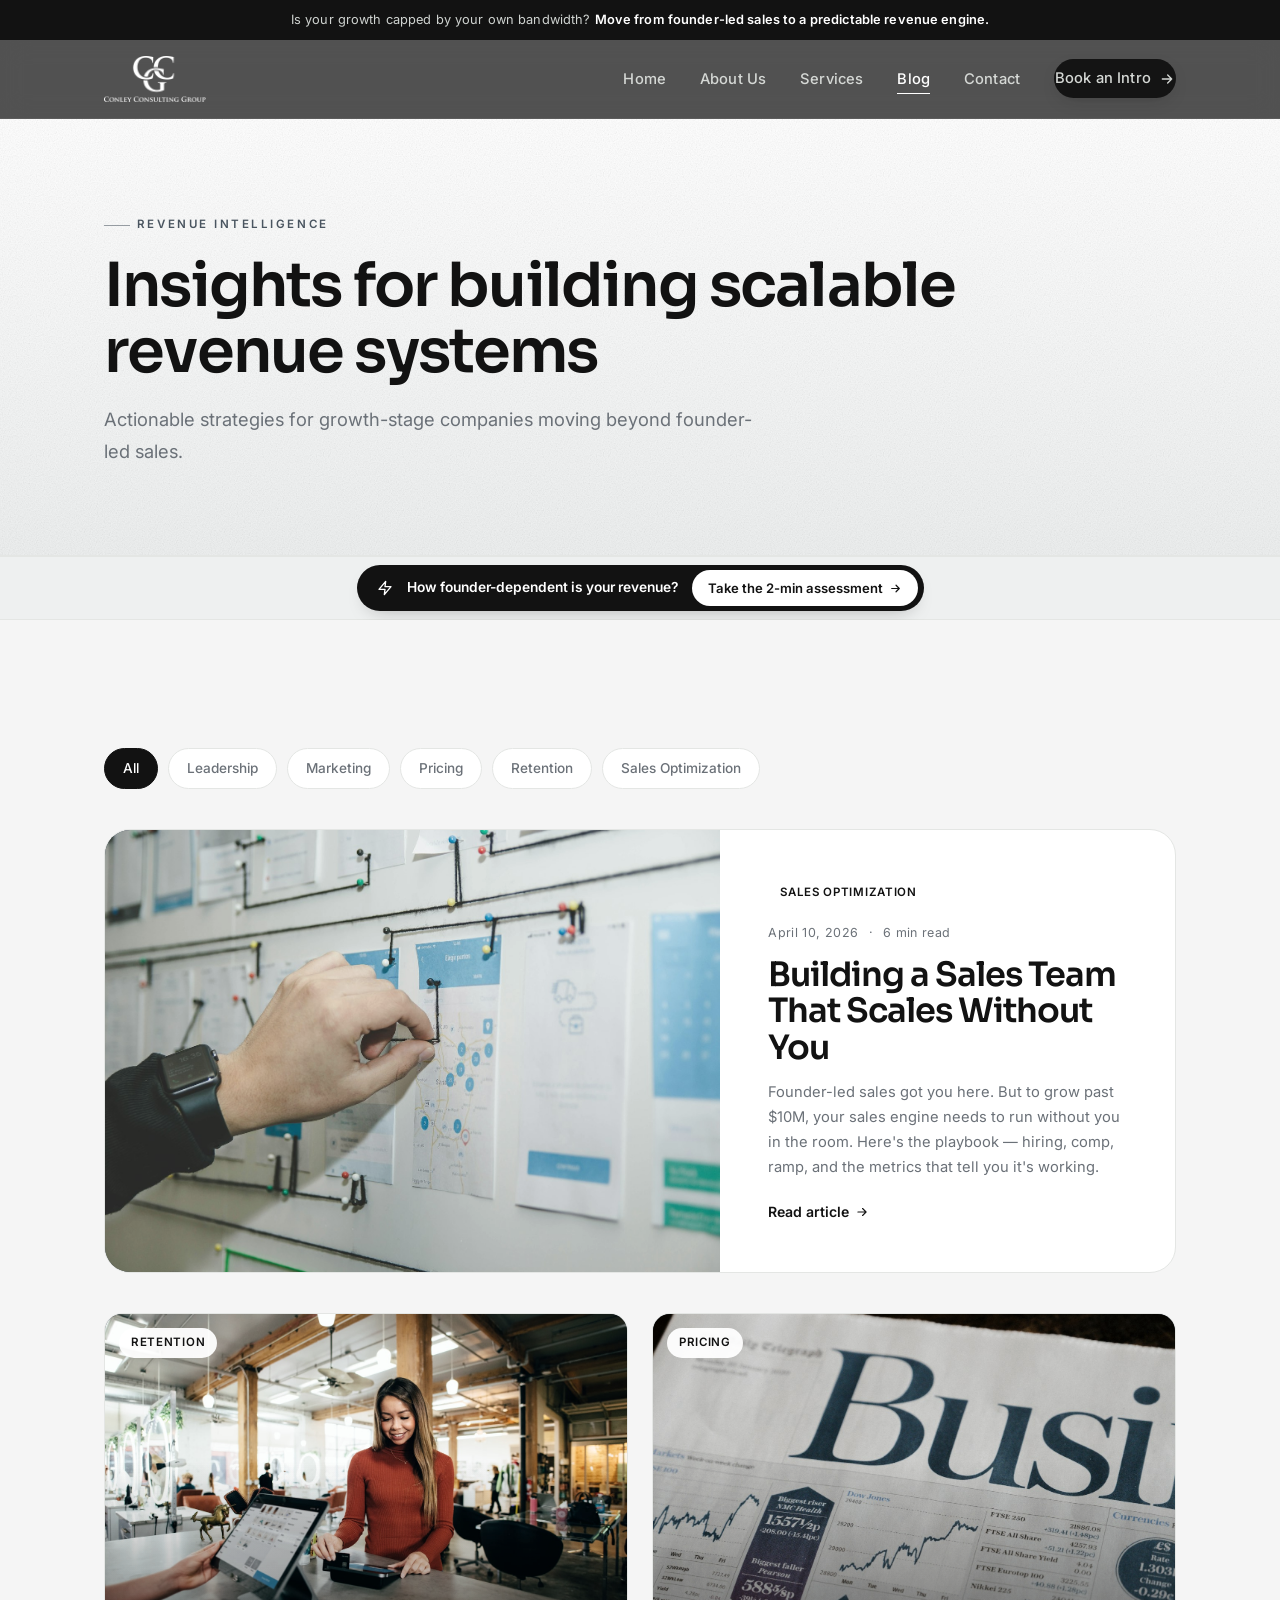
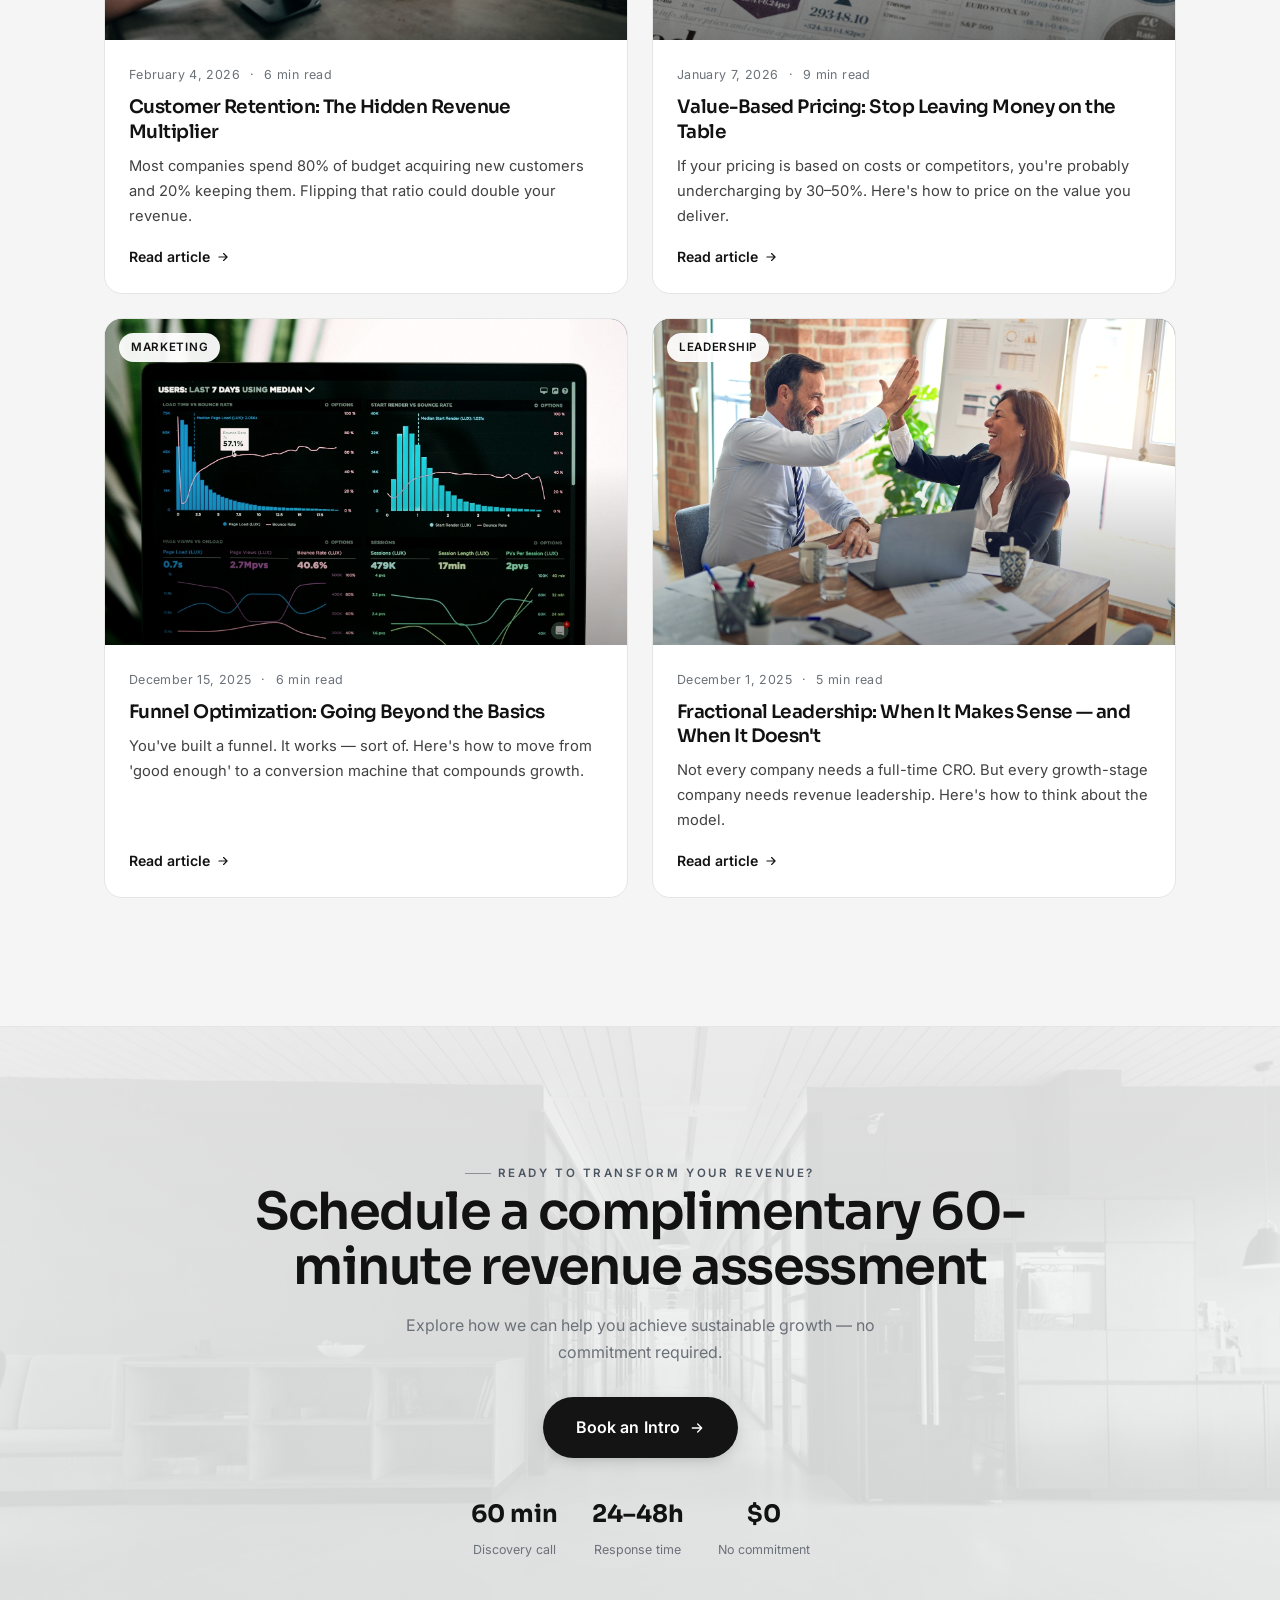
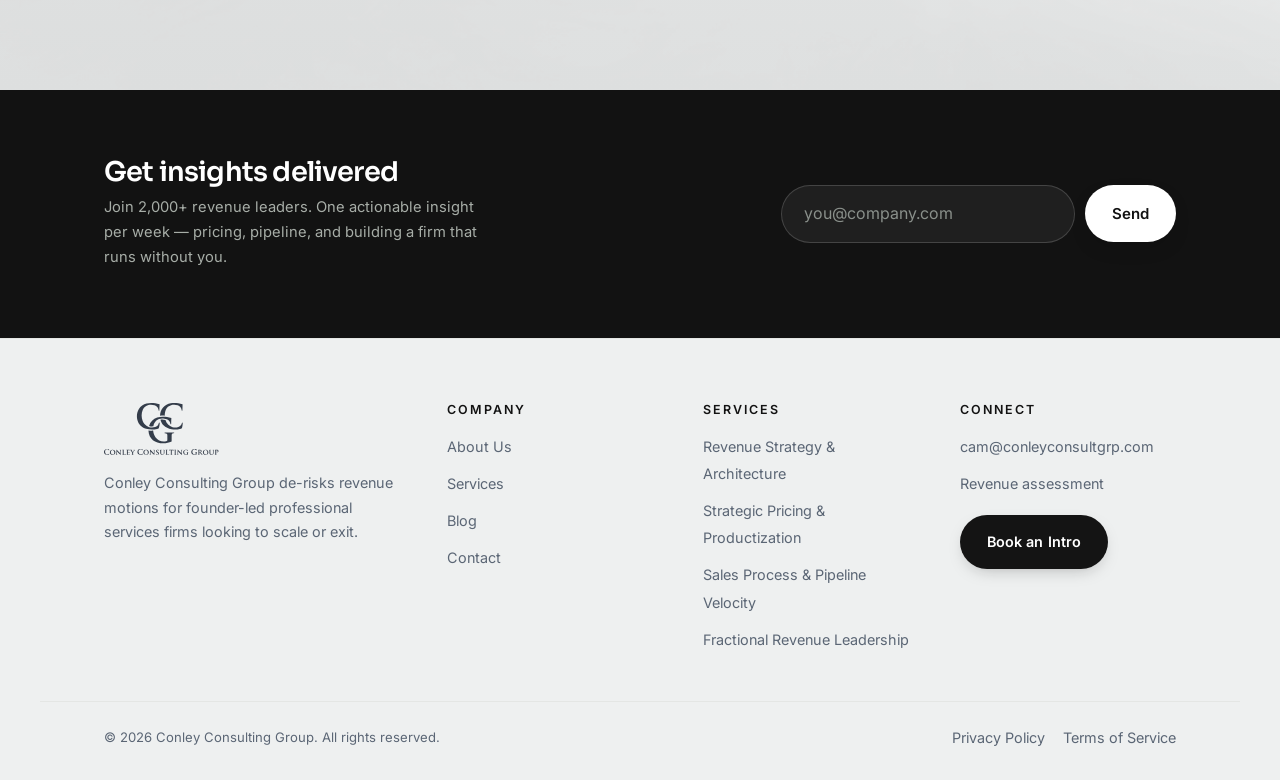
==== commit 64141ebe: "Move assessment pill below the hero on inner pages; blend it into the page on home Co-Authored-By: C" ====
--- a/blog.html
+++ b/blog.html
@@ -35,6 +35,15 @@
   </div>
 </header>
 
+<section class="phero phero--left phero--slim">
+  <div class="hero__grain"></div>
+  <div class="wrap">
+    <span class="eyebrow">Revenue Intelligence</span>
+    <h1>Insights for building scalable revenue systems</h1>
+    <p>Actionable strategies for growth-stage companies moving beyond founder-led sales.</p>
+  </div>
+</section>
+
 <a class="assessbar" href="quiz.html" aria-label="Take the 2-minute revenue assessment">
   <span class="assessbar__pill">
     <svg class="assessbar__spark" viewBox="0 0 24 24" fill="none" stroke="currentColor" stroke-width="2" stroke-linecap="round" stroke-linejoin="round"><path d="M13 2 3 14h9l-1 8 10-12h-9l1-8z"/></svg>
@@ -43,16 +52,6 @@
       <svg viewBox="0 0 24 24" fill="none" stroke="currentColor" stroke-width="2.2" stroke-linecap="round" stroke-linejoin="round"><path d="M5 12h14M13 6l6 6-6 6"/></svg></span>
   </span>
 </a>
-
-
-<section class="phero phero--left phero--slim">
-  <div class="hero__grain"></div>
-  <div class="wrap">
-    <span class="eyebrow">Revenue Intelligence</span>
-    <h1>Insights for building scalable revenue systems</h1>
-    <p>Actionable strategies for growth-stage companies moving beyond founder-led sales.</p>
-  </div>
-</section>
 
 <section class="section bg-paper">
   <div class="wrap">
--- a/assets/style.css
+++ b/assets/style.css
@@ -940,6 +940,11 @@
   display:flex;justify-content:center;padding:8px var(--gutter);
   background:var(--mist);border-block:1px solid var(--line);
 }
+/* home: pill sits between two content sections — blend it into the page,
+   no grey strip, no divider lines */
+.align + .assessbar{
+  background:var(--card);border-block-color:transparent;padding-block:24px;
+}
 .assessbar__pill{
   display:inline-flex;align-items:center;gap:14px;
   background:var(--ink);color:#fff;border-radius:100px;
